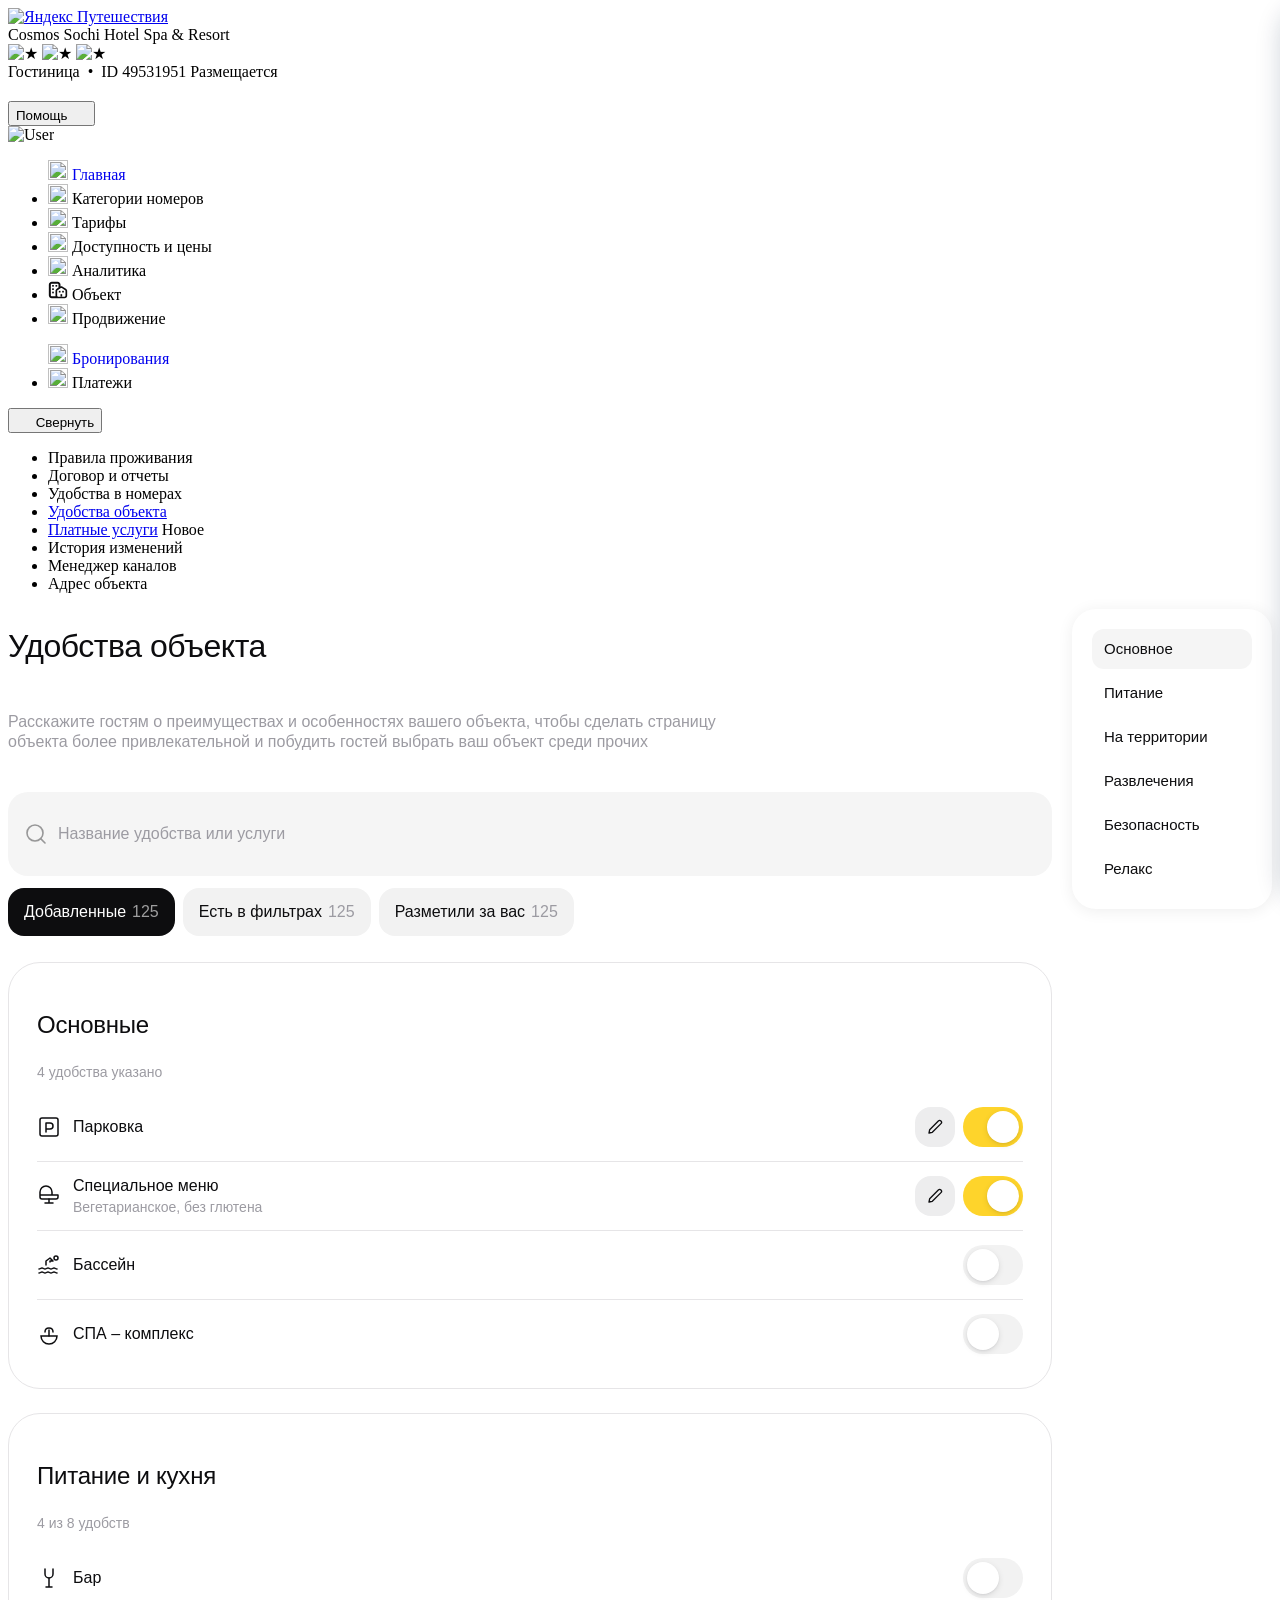
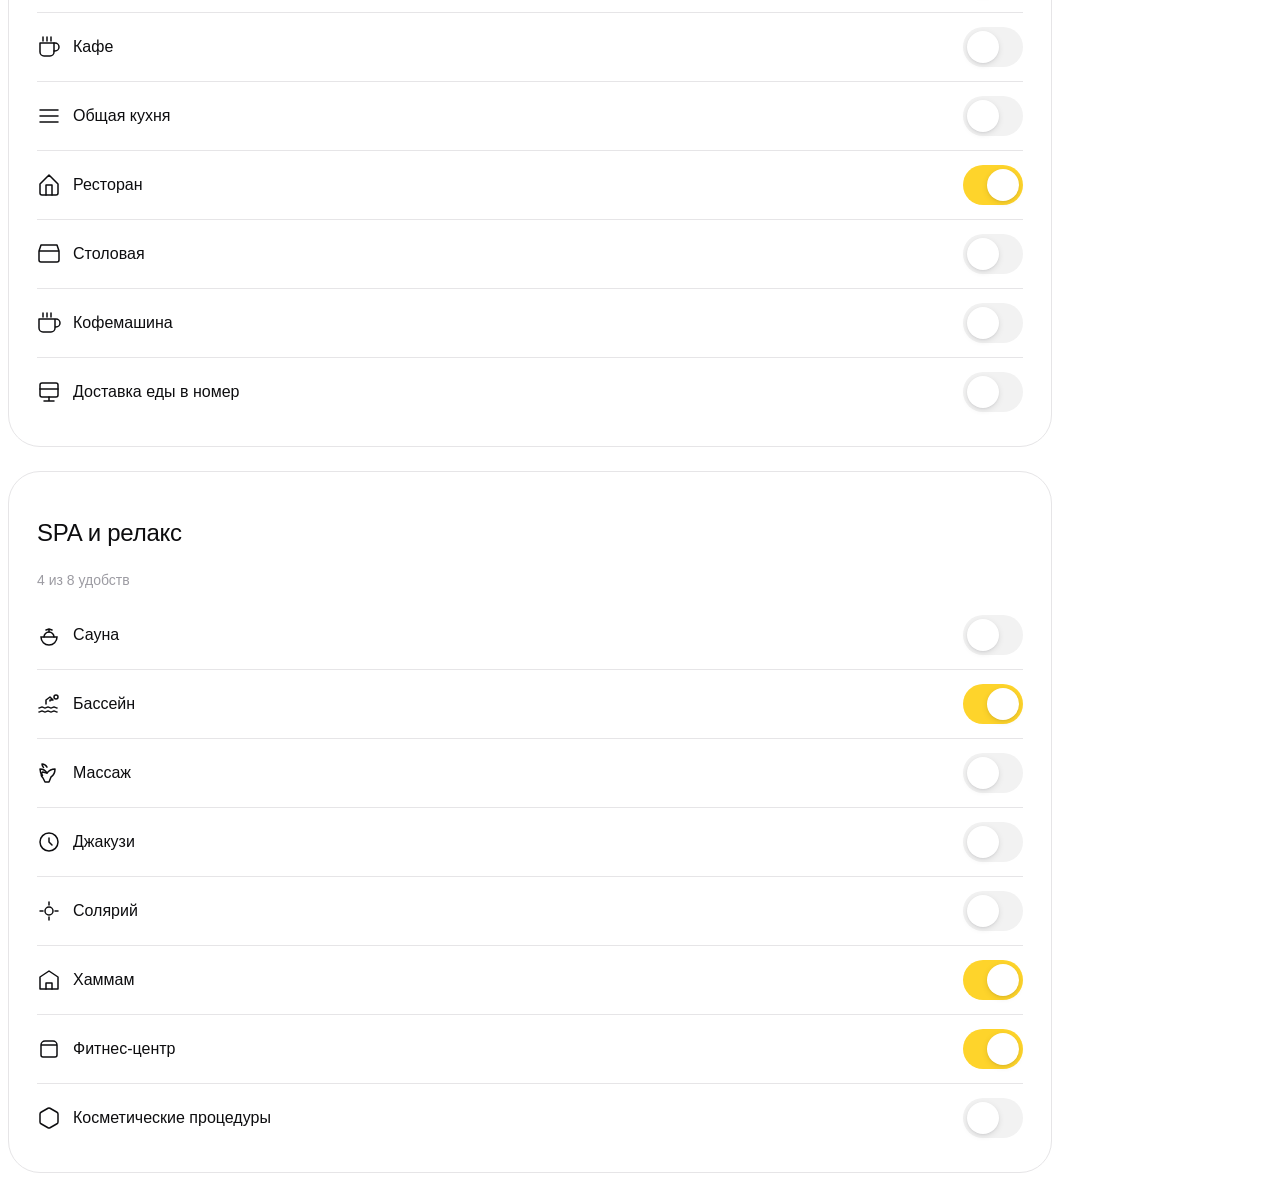
==== amenities.html @ a9faaac1 "add amenities.html" ====
<!DOCTYPE html>
<html lang="ru">
<head>
  <meta charset="UTF-8">
  <meta name="viewport" content="width=device-width, initial-scale=1.0">
  <title>Extranet — Удобства объекта</title>
  <link rel="stylesheet" href="/Base2.0/tokens/tokens.css">
  <link rel="stylesheet" href="/Base2.0/styles/fonts.css">
  <link rel="stylesheet" href="/Extranet/styles.css">
  <style>
    /* ═══════════════════════════════════════════════════════════
       Amenities page  (am-*)
       ═══════════════════════════════════════════════════════════ */

    /* ─── Layout ──────────────────────────────────────────────── */
    .am-layout {
      display: flex;
      gap: 20px;
      align-items: flex-start;
      width: 100%;
    }

    /* ─── Left column ─────────────────────────────────────────── */
    .am-left {
      flex: 1;
      min-width: 0;
      display: flex;
      flex-direction: column;
      gap: 24px;
    }

    /* ─── Page header ─────────────────────────────────────────── */
    .am-header {
      display: flex;
      flex-direction: column;
      gap: 12px;
    }

    .am-title {
      font-family: var(--font-family-display, 'YS Display', sans-serif);
      font-size: 32px;
      font-weight: 500;
      line-height: 32px;
      letter-spacing: -0.48px;
      color: #0d0d0f;
      font-feature-settings: 'lnum', 'pnum';
    }

    .am-subtitle {
      font-family: var(--font-family-text, 'YS Text', sans-serif);
      font-size: 16px;
      line-height: 20px;
      color: #9c9ba2;
      font-feature-settings: 'case', 'lnum', 'pnum';
      max-width: 720px;
    }

    /* ─── Search & Filter bar ─────────────────────────────────── */
    .am-controls {
      display: flex;
      flex-direction: column;
      gap: 12px;
    }

    .am-search {
      display: flex;
      align-items: center;
      gap: 8px;
      background: #f5f5f5;
      border-radius: 20px;
      padding: 14px 16px;
      height: 56px;
    }

    .am-search__icon {
      flex-shrink: 0;
      width: 24px;
      height: 24px;
      opacity: 0.4;
    }

    .am-search__input {
      flex: 1;
      border: none;
      background: none;
      outline: none;
      font-family: var(--font-family-text, 'YS Text', sans-serif);
      font-size: 16px;
      line-height: 20px;
      color: #0d0d0f;
      font-feature-settings: 'case', 'lnum', 'pnum';
    }

    .am-search__input::placeholder {
      color: #9c9ba2;
    }

    /* ─── Filter chips row ────────────────────────────────────── */
    .am-chips {
      display: flex;
      gap: 8px;
      overflow-x: auto;
      padding-bottom: 2px;
      position: relative;
      scrollbar-width: none;
    }

    .am-chips::-webkit-scrollbar { display: none; }

    .am-chip {
      display: inline-flex;
      align-items: center;
      gap: 6px;
      height: 48px;
      padding: 0 16px;
      background: #f2f2f2;
      border-radius: 16px;
      border: none;
      cursor: pointer;
      flex-shrink: 0;
      transition: background 0.15s;
      font-family: var(--font-family-text, 'YS Text', sans-serif);
      font-feature-settings: 'lnum', 'pnum';
    }

    .am-chip:hover { background: #e8e8e8; }

    .am-chip--active {
      background: #0d0d0f;
    }

    .am-chip--active .am-chip__label { color: #fff; }
    .am-chip--active .am-chip__count { color: rgba(255,255,255,0.6); }

    .am-chip__label {
      font-size: 16px;
      font-weight: 500;
      line-height: 20px;
      color: #0d0d0f;
      white-space: nowrap;
    }

    .am-chip__count {
      font-size: 16px;
      line-height: 20px;
      color: #9c9ba2;
      white-space: nowrap;
    }

    /* ─── Category card ───────────────────────────────────────── */
    .am-category {
      border: 1px solid #e6e5e7;
      border-radius: 32px;
      padding: 28px 28px 20px 28px;
      background: #fff;
      display: flex;
      flex-direction: column;
      gap: 0;
    }

    .am-category__head {
      display: flex;
      flex-direction: column;
      gap: 4px;
      margin-bottom: 12px;
    }

    .am-category__title {
      font-family: var(--font-family-display, 'YS Display', sans-serif);
      font-size: 24px;
      font-weight: 500;
      line-height: 28px;
      letter-spacing: -0.24px;
      color: #0d0d0f;
      font-feature-settings: 'lnum', 'pnum';
    }

    .am-category__count {
      font-family: var(--font-family-text, 'YS Text', sans-serif);
      font-size: 14px;
      line-height: 18px;
      color: #9c9ba2;
      font-feature-settings: 'lnum', 'pnum';
    }

    /* ─── Amenity row ─────────────────────────────────────────── */
    .am-row {
      display: flex;
      align-items: center;
      gap: 8px;
      padding: 14px 0;
      border-bottom: 1px solid #e6e5e7;
    }

    .am-row:last-child {
      border-bottom: none;
    }

    /* Icon + text */
    .am-row__info {
      flex: 1;
      display: flex;
      align-items: center;
      gap: 12px;
      min-width: 0;
    }

    .am-row__icon {
      flex-shrink: 0;
      width: 24px;
      height: 24px;
      display: flex;
      align-items: center;
      justify-content: center;
    }

    .am-row__icon svg {
      width: 24px;
      height: 24px;
    }

    .am-row__text {
      display: flex;
      flex-direction: column;
      gap: 2px;
      min-width: 0;
    }

    .am-row__name {
      font-family: var(--font-family-text, 'YS Text', sans-serif);
      font-size: 16px;
      line-height: 20px;
      color: #0d0d0f;
      font-feature-settings: 'case', 'lnum', 'pnum';
      white-space: nowrap;
    }

    .am-row__caption {
      font-family: var(--font-family-text, 'YS Text', sans-serif);
      font-size: 14px;
      line-height: 18px;
      color: #9c9ba2;
      font-feature-settings: 'lnum', 'pnum';
      white-space: nowrap;
    }

    /* Edit button */
    .am-row__edit {
      display: flex;
      align-items: center;
      justify-content: center;
      width: 40px;
      height: 40px;
      background: #ededee;
      border-radius: 16px;
      border: none;
      cursor: pointer;
      flex-shrink: 0;
      transition: background 0.15s;
    }

    .am-row__edit:hover { background: #e0e0e1; }

    .am-row__edit svg {
      width: 16px;
      height: 16px;
    }

    /* ─── Toggle ──────────────────────────────────────────────── */
    .am-toggle {
      position: relative;
      width: 60px;
      height: 40px;
      flex-shrink: 0;
      cursor: pointer;
    }

    .am-toggle input {
      position: absolute;
      opacity: 0;
      width: 0;
      height: 0;
    }

    .am-toggle__track {
      position: absolute;
      inset: 0;
      background: #f2f2f2;
      border-radius: 100px;
      transition: background 0.2s;
    }

    .am-toggle input:checked + .am-toggle__track {
      background: #fed42b;
    }

    .am-toggle__knob {
      position: absolute;
      top: 4px;
      left: 4px;
      width: 32px;
      height: 32px;
      background: #fff;
      border-radius: 100px;
      box-shadow: 0 2px 6px rgba(13,13,15,0.10), 0 1px 2px rgba(13,13,15,0.06);
      transition: transform 0.2s cubic-bezier(0.4, 0, 0.2, 1);
      pointer-events: none;
    }

    .am-toggle input:checked ~ .am-toggle__knob {
      transform: translateX(20px);
    }

    /* ═══════════════════════════════════════════════════════════
       Amenity Drawer  (amd-*)
       ═══════════════════════════════════════════════════════════ */

    .amd-overlay {
      position: fixed; inset: 0;
      background: rgba(13,13,15,.48);
      z-index: 200; opacity: 0;
      pointer-events: none;
      transition: opacity .3s ease;
    }
    .amd-overlay--visible { opacity: 1; pointer-events: auto; }

    .amd-drawer {
      position: fixed; top: 0; right: 0; bottom: 0;
      width: 700px;
      background: #fff;
      border-radius: 32px 0 0 32px;
      box-shadow: 0 4px 24px rgba(13,35,67,.18);
      z-index: 201;
      overflow-y: auto;
      transform: translateX(100%);
      transition: transform .35s cubic-bezier(.4,0,.2,1);
    }
    .amd-drawer--open { transform: translateX(0); }

    .amd-close-wrap {
      position: fixed; top: 0; right: 700px; bottom: 0;
      width: 80px; z-index: 202;
      display: flex; align-items: flex-start;
      justify-content: flex-end;
      padding-top: 20px; padding-right: 12px;
      opacity: 0; pointer-events: none;
      transition: opacity .3s ease;
    }
    .amd-close-wrap--visible { opacity: 1; pointer-events: auto; }

    .amd-close-btn {
      display: flex; align-items: center; justify-content: center;
      width: 56px; height: 56px;
      background: #fff; border: none; border-radius: 20px;
      cursor: pointer;
      box-shadow: 0 2px 8px rgba(13,13,15,.12);
    }
    .amd-close-btn:hover { background: #f5f5f5; }
    .amd-close-btn svg { width: 24px; height: 24px; }

    /* ─── Drawer inner ──────────────────────────────────────── */
    .amd-inner {
      padding: 28px 40px 40px 40px;
      display: flex;
      flex-direction: column;
      gap: 40px;
    }

    /* Header row */
    .amd-header {
      display: flex;
      align-items: center;
      justify-content: space-between;
    }

    .amd-title {
      font-family: var(--font-family-display, 'YS Display', sans-serif);
      font-size: 32px;
      font-weight: 500;
      line-height: 32px;
      letter-spacing: -0.48px;
      color: #0d0d0f;
      font-feature-settings: 'lnum', 'pnum';
    }

    /* ─── Section title ─────────────────────────────────────── */
    .amd-section-title {
      font-family: var(--font-family-display, 'YS Display', sans-serif);
      font-size: 20px;
      font-weight: 500;
      line-height: 24px;
      color: #0d0d0f;
      font-feature-settings: 'lnum', 'pnum';
      margin-bottom: 16px;
    }

    /* ─── Segmented control ─────────────────────────────────── */
    .amd-segmented {
      display: flex;
      background: #f2f2f2;
      border-radius: 20px;
      padding: 4px;
      height: 56px;
      margin-bottom: 16px;
    }

    .amd-segmented__tab {
      flex: 1;
      display: flex;
      align-items: center;
      justify-content: center;
      border-radius: 16px;
      font-family: var(--font-family-text, 'YS Text', sans-serif);
      font-size: 16px;
      font-weight: 500;
      line-height: 18px;
      color: #0d0d0f;
      cursor: pointer;
      background: transparent;
      border: none;
      transition: background 0.15s, box-shadow 0.15s;
    }

    .amd-segmented__tab--active {
      background: #fff;
      box-shadow: 0 4px 20px rgba(13,13,15,.08);
    }

    /* ─── Dropzone ──────────────────────────────────────────── */
    .amd-dropzone {
      display: flex;
      flex-direction: column;
      align-items: center;
      justify-content: center;
      gap: 16px;
      border: 1px dashed #cdcccf;
      border-radius: 40px;
      padding: 48px 24px;
      min-height: 360px;
      cursor: pointer;
      text-align: center;
      transition: border-color 0.15s, background 0.15s;
    }

    .amd-dropzone:hover {
      border-color: #9c9ba2;
      background: #f9f9f9;
    }

    .amd-dropzone__icon {
      width: 32px; height: 32px;
      opacity: 0.5;
    }

    .amd-dropzone__title {
      font-family: var(--font-family-display, 'YS Display', sans-serif);
      font-size: 20px;
      font-weight: 500;
      line-height: 24px;
      color: #0d0d0f;
    }

    .amd-dropzone__hint {
      font-family: var(--font-family-text, 'YS Text', sans-serif);
      font-size: 14px;
      line-height: 18px;
      color: #9c9ba2;
    }

    .amd-dropzone__btn {
      display: inline-flex;
      align-items: center;
      justify-content: center;
      padding: 14px 20px;
      background: #f2f2f2;
      border-radius: 16px;
      border: none;
      cursor: pointer;
      font-family: var(--font-family-text, 'YS Text', sans-serif);
      font-size: 16px;
      font-weight: 500;
      line-height: 20px;
      color: #0d0d0f;
      transition: background 0.15s;
      margin-top: 4px;
    }

    .amd-dropzone__btn:hover { background: #e8e8e8; }

    /* ─── Radio buttons ─────────────────────────────────────── */
    .amd-radio-group {
      display: flex;
      flex-direction: column;
    }

    .amd-radio-item {
      display: flex;
      align-items: center;
      gap: 10px;
      padding: 10px 0;
      cursor: pointer;
    }

    .amd-radio-item input[type="radio"] {
      appearance: none;
      -webkit-appearance: none;
      width: 28px; height: 28px;
      border-radius: 50%;
      background: #f2f2f2;
      flex-shrink: 0;
      cursor: pointer;
      position: relative;
      transition: background 0.15s;
    }

    .amd-radio-item input[type="radio"]:checked {
      background: #0d0d0f;
    }

    .amd-radio-item input[type="radio"]:checked::after {
      content: '';
      position: absolute;
      top: 50%; left: 50%;
      transform: translate(-50%, -50%);
      width: 10px; height: 10px;
      border-radius: 50%;
      background: #fff;
    }

    .amd-radio-item__label {
      font-family: var(--font-family-text, 'YS Text', sans-serif);
      font-size: 16px;
      line-height: 20px;
      color: #0d0d0f;
      font-feature-settings: 'case', 'lnum', 'pnum';
    }

    /* ─── Promo Banner ──────────────────────────────────────── */
    .amd-banner {
      position: relative;
      border-radius: 32px;
      overflow: hidden;
      background: linear-gradient(147deg, #d9d5ff 7%, #f3f0ff 111%);
      padding: 28px;
      display: flex;
      align-items: flex-start;
      gap: 24px;
      min-height: 200px;
    }

    .amd-banner__content {
      display: flex;
      flex-direction: column;
      gap: 16px;
      flex: 1;
      min-width: 0;
      max-width: 360px;
      z-index: 1;
    }

    .amd-banner__title {
      font-family: var(--font-family-display, 'YS Display', sans-serif);
      font-size: 24px;
      font-weight: 500;
      line-height: 28px;
      letter-spacing: -0.24px;
      color: #0d0d0f;
    }

    .amd-banner__text {
      font-family: var(--font-family-text, 'YS Text', sans-serif);
      font-size: 16px;
      line-height: 20px;
      color: #0d0d0f;
      font-feature-settings: 'case', 'lnum', 'pnum';
    }

    .amd-banner__btn {
      display: inline-flex;
      align-items: center;
      justify-content: center;
      height: 56px;
      padding: 0 20px;
      background: #fff;
      border-radius: 20px;
      border: none;
      cursor: pointer;
      font-family: var(--font-family-text, 'YS Text', sans-serif);
      font-size: 16px;
      font-weight: 500;
      line-height: 20px;
      color: #0d0d0f;
      white-space: nowrap;
      width: fit-content;
      text-decoration: none;
      transition: box-shadow 0.15s;
    }

    .amd-banner__btn:hover {
      box-shadow: 0 4px 12px rgba(13,13,15,.12);
    }

    .amd-banner__imgs {
      position: absolute;
      right: 0;
      top: 0;
      bottom: 0;
      width: 260px;
      overflow: hidden;
      pointer-events: none;
    }

    .amd-banner__img1 {
      position: absolute;
      left: 0;
      top: 20%;
      width: 150px;
      height: 232px;
      border-radius: 16px;
      object-fit: cover;
      box-shadow: 0 6px 30px rgba(13,13,15,.08);
      transform: rotate(-4.79deg);
    }

    .amd-banner__img2 {
      position: absolute;
      left: 88px;
      top: 14%;
      width: 150px;
      height: 232px;
      border-radius: 16px;
      object-fit: cover;
      transform: rotate(3.21deg);
    }

    /* ─── Drawer toggle ─────────────────────────────────────── */
    .amd-toggle {
      position: relative;
      width: 60px;
      height: 40px;
      flex-shrink: 0;
      cursor: pointer;
    }

    .amd-toggle input {
      position: absolute; opacity: 0; width: 0; height: 0;
    }

    .amd-toggle__track {
      position: absolute; inset: 0;
      background: #f2f2f2;
      border-radius: 100px;
      transition: background 0.2s;
    }

    .amd-toggle input:checked + .amd-toggle__track {
      background: #fed42b;
    }

    .amd-toggle__knob {
      position: absolute;
      top: 4px; left: 4px;
      width: 32px; height: 32px;
      background: #fff;
      border-radius: 100px;
      box-shadow: 0 2px 6px rgba(13,13,15,.10), 0 1px 2px rgba(13,13,15,.06);
      transition: transform 0.2s cubic-bezier(0.4,0,0.2,1);
      pointer-events: none;
    }

    .amd-toggle input:checked ~ .amd-toggle__knob {
      transform: translateX(20px);
    }

    /* ─── Right sticky nav ────────────────────────────────────── */
    .am-nav {
      flex: 0 0 200px;
      position: sticky;
      top: calc(68px + 20px);
    }

    .am-nav__card {
      background: #fff;
      border-radius: 24px;
      padding: 20px;
      display: flex;
      flex-direction: column;
      gap: 4px;
      box-shadow: 0 2px 16px rgba(13,13,15,0.07);
    }

    .am-nav__item {
      padding: 10px 12px;
      border-radius: 12px;
      font-family: var(--font-family-text, 'YS Text', sans-serif);
      font-size: 15px;
      line-height: 20px;
      color: #0d0d0f;
      cursor: pointer;
      text-decoration: none;
      display: block;
      transition: background 0.15s;
      white-space: nowrap;
    }

    .am-nav__item:hover { background: #f5f5f5; }

    .am-nav__item--active {
      background: #f5f5f5;
      font-weight: 500;
    }
  </style>
</head>
<body>
  <div class="extranet-layout">

    <!-- ─── Header ─────────────────────────────────────────────── -->
    <header class="ex-header">
      <div class="ex-header__left">
        <a href="/Extranet/index.html" class="ex-logo">
          <img src="/Base2.0/assets/LogoWrapper.svg" alt="Яндекс Путешествия">
        </a>

        <div class="ex-hotel-selector">
          <span class="ex-hotel-selector__name">Cosmos Sochi Hotel Spa &amp; Resort</span>
          <div class="ex-hotel-selector__stars">
            <img src="/Extranet/assets/878c8e678a9e6ac3c66f79e14227854a33bf4ea5.svg" alt="★" width="16" height="16">
            <img src="/Extranet/assets/878c8e678a9e6ac3c66f79e14227854a33bf4ea5.svg" alt="★" width="16" height="16">
            <img src="/Extranet/assets/878c8e678a9e6ac3c66f79e14227854a33bf4ea5.svg" alt="★" width="16" height="16">
          </div>
          <div class="ex-hotel-selector__divider"></div>
          <span class="ex-hotel-selector__meta">Гостиница&nbsp; •&nbsp; ID 49531951</span>
          <span class="ex-hotel-selector__status">Размещается</span>
          <div class="ex-hotel-selector__divider"></div>
          <img src="/Extranet/assets/5fa4c68451031fbb33538a898504e75abbfcc20d.svg" alt="" class="ex-hotel-selector__arrow" style="transform: rotate(-90deg); width:16px; height:16px;">
        </div>
      </div>

      <div class="ex-header__right">
        <button class="ex-btn-help">
          Помощь
          <img src="/Extranet/assets/0f16f7d2ba0b8eec5236bf3397557b2d69c03000.svg" alt="" width="16" height="16">
        </button>
        <div class="ex-avatar">
          <img src="/Extranet/assets/38314a65e2a3d14ef6ff5023304bc46c69811c4c.png" alt="User">
        </div>
      </div>
    </header>

    <!-- ─── Body ──────────────────────────────────────────────── -->
    <div class="ex-body">

      <!-- ─── Sidebar ─────────────────────────────────── -->
      <aside class="ex-sidebar">
        <nav class="ex-sidebar__menu">
          <ul class="ex-sidebar__list">
            <a href="/Extranet/index.html" class="ex-snippet" style="text-decoration:none;">
              <span class="ex-snippet__icon">
                <img src="/Extranet/assets/3bc786262dec2fc94cab417e7cd8f754dcd001c2.svg" alt="" width="20" height="20">
              </span>
              <span class="ex-snippet__label">Главная</span>
            </a>
            <li class="ex-snippet">
              <span class="ex-snippet__icon">
                <img src="/Extranet/assets/8adeb14e650b099aae78d50547aa18e193871963.svg" alt="" width="20" height="20">
              </span>
              <span class="ex-snippet__label">Категории номеров</span>
            </li>
            <li class="ex-snippet">
              <span class="ex-snippet__icon">
                <img src="/Extranet/assets/b1fe04d7e178c84eb0062a43494cdf97f6b9081f.svg" alt="" width="20" height="20">
              </span>
              <span class="ex-snippet__label">Тарифы</span>
            </li>
            <li class="ex-snippet">
              <span class="ex-snippet__icon">
                <img src="/Extranet/assets/6718807c76904b2168981ed37b9888bfc2d5cfc1.svg" alt="" width="20" height="20">
              </span>
              <span class="ex-snippet__label">Доступность и цены</span>
            </li>
            <li class="ex-snippet">
              <span class="ex-snippet__icon">
                <img src="/Extranet/assets/b1fe04d7e178c84eb0062a43494cdf97f6b9081f.svg" alt="" width="20" height="20">
              </span>
              <span class="ex-snippet__label">Аналитика</span>
            </li>
            <li class="ex-snippet ex-snippet--has-submenu" id="snippet-object" onclick="toggleSubmenu()">
              <span class="ex-snippet__icon">
                <svg width="20" height="20" viewBox="0 0 20 20" fill="none" xmlns="http://www.w3.org/2000/svg"><path fill-rule="evenodd" clip-rule="evenodd" d="M8.42285 17.7715C8.41405 17.7643 8.40518 17.7573 8.39648 17.75C8.40518 17.7573 8.41406 17.7643 8.42285 17.7715ZM13.7705 8.06445C13.5018 7.89823 13.1622 7.89813 12.8936 8.06445L9.56055 10.1279C9.31526 10.2798 9.16613 10.5475 9.16602 10.8359V15.833C9.16628 16.293 9.53895 16.666 9.99902 16.666H16.666C17.1259 16.6658 17.4988 16.2929 17.499 15.833V10.8359C17.4989 10.5476 17.3497 10.2798 17.1045 10.1279L13.7705 8.06445ZM3.83203 3.66699C3.2799 3.66717 2.83203 4.11482 2.83203 4.66699V15.334C2.83238 15.8859 3.28011 16.3338 3.83203 16.334H7.5498C7.51684 16.1721 7.49906 16.0046 7.49902 15.833V10.8359C7.49914 9.97028 7.94754 9.16659 8.68359 8.71094L10.499 7.58691V4.66699C10.499 4.11482 10.0512 3.66717 9.49902 3.66699H3.83203ZM12.499 18.334H3.83203L3.67773 18.3301C2.14404 18.2522 0.913958 17.0219 0.835938 15.4883L0.832031 15.334V4.66699C0.832031 3.01025 2.17533 1.66717 3.83203 1.66699H9.49902L9.65332 1.6709C11.2383 1.75137 12.499 3.062 12.499 4.66699V6.41504C12.4961 6.41607 12.4931 6.41693 12.4902 6.41797C13.1978 6.16488 13.9936 6.24209 14.6484 6.64746L17.9814 8.71094C18.7175 9.1666 19.1659 9.97029 19.166 10.8359V15.833C19.1658 17.2134 18.0464 18.3328 16.666 18.333H12.499V18.334Z" fill="#0D0D0F"/><rect x="4.16602" y="5" width="1.66667" height="1.66667" fill="#0D0D0F"/><rect x="4.16602" y="8.33334" width="1.66667" height="1.66667" fill="#0D0D0F"/><rect x="4.16602" y="11.6667" width="1.66667" height="1.66667" fill="#0D0D0F"/><rect x="7.5" y="5" width="1.66667" height="1.66667" fill="#0D0D0F"/><rect x="10.832" y="10.8333" width="1.66667" height="1.66667" fill="#0D0D0F"/><rect x="14.166" y="10.8333" width="1.66667" height="1.66667" fill="#0D0D0F"/><rect x="12.5" y="14.1667" width="1.66667" height="2.5" fill="#0D0D0F"/></svg>
              </span>
              <span class="ex-snippet__label">Объект</span>
              <span class="ex-snippet__lamp">
                <img src="/Extranet/assets/014f2e8cb513fc61d56c389a19389c9f83a7fdf3.svg" alt="" width="16" height="16">
              </span>
            </li>
            <li class="ex-snippet">
              <span class="ex-snippet__icon">
                <img src="/Extranet/assets/d44fcc869a4752109bb274d0ad32b79adb279e1d.svg" alt="" width="20" height="20">
              </span>
              <span class="ex-snippet__label">Продвижение</span>
            </li>
          </ul>

          <div class="ex-sidebar__divider"></div>

          <ul class="ex-sidebar__list">
            <a href="/Extranet/bookings.html" class="ex-snippet" style="text-decoration:none;">
              <span class="ex-snippet__icon">
                <img src="/Extranet/assets/8c0527ee1c6aa7f0f9e68ebe4af1b64ba7e3fd60.svg" alt="" width="20" height="20">
              </span>
              <span class="ex-snippet__label">Бронирования</span>
            </a>
            <li class="ex-snippet">
              <span class="ex-snippet__icon">
                <img src="/Extranet/assets/b2b597a38cd6603580eace27315e018a40abfd3b.svg" alt="" width="20" height="20">
              </span>
              <span class="ex-snippet__label">Платежи</span>
            </li>
          </ul>
        </nav>

        <button class="ex-snippet ex-snippet--collapse">
          <span class="ex-snippet__icon">
            <img src="/Extranet/assets/5fa4c68451031fbb33538a898504e75abbfcc20d.svg" alt="" width="16" height="16">
          </span>
          <span class="ex-snippet__label">Свернуть</span>
        </button>
      </aside>

      <!-- ─── Submenu: Объект ─────────────────────────── -->
      <div class="ex-submenu" id="submenu-object">
        <ul class="ex-submenu__list">
          <li class="ex-submenu__item">Правила проживания</li>
          <li class="ex-submenu__item">Договор и отчеты</li>
          <li class="ex-submenu__item">Удобства в номерах</li>
          <li class="ex-submenu__item ex-submenu__item--active">
            <a href="/Extranet/amenities.html" class="ex-submenu__link ex-submenu__link--active">Удобства объекта</a>
          </li>
          <li class="ex-submenu__item ex-submenu__item--with-badge">
            <a href="/Extranet/paid-services.html" class="ex-submenu__link">Платные услуги</a>
            <span class="ex-submenu__badge">Новое</span>
          </li>
          <li class="ex-submenu__item">История изменений</li>
          <li class="ex-submenu__item">Менеджер каналов</li>
          <li class="ex-submenu__item">Адрес объекта</li>
        </ul>
      </div>

      <!-- ─── Main content ────────────────────────────── -->
      <main class="ex-main">
        <div class="am-layout">

          <!-- ── Left column ───────────────────────────────────── -->
          <div class="am-left">

            <!-- Header -->
            <div class="am-header">
              <h1 class="am-title">Удобства объекта</h1>
              <p class="am-subtitle">Расскажите гостям о преимуществах и особенностях вашего объекта, чтобы сделать страницу объекта более привлекательной и побудить гостей выбрать ваш объект среди прочих</p>
            </div>

            <!-- Search + Chips -->
            <div class="am-controls">
              <div class="am-search">
                <svg class="am-search__icon" viewBox="0 0 24 24" fill="none" xmlns="http://www.w3.org/2000/svg">
                  <path d="M11 19C15.4183 19 19 15.4183 19 11C19 6.58172 15.4183 3 11 3C6.58172 3 3 6.58172 3 11C3 15.4183 6.58172 19 11 19Z" stroke="#0d0d0f" stroke-width="1.6" stroke-linecap="round" stroke-linejoin="round"/>
                  <path d="M21 21L16.65 16.65" stroke="#0d0d0f" stroke-width="1.6" stroke-linecap="round" stroke-linejoin="round"/>
                </svg>
                <input type="text" class="am-search__input" placeholder="Название удобства или услуги">
              </div>

              <div class="am-chips" id="am-chips">
                <button class="am-chip am-chip--active" data-filter="added" onclick="setFilter(this, 'added')">
                  <span class="am-chip__label">Добавленные</span>
                  <span class="am-chip__count">125</span>
                </button>
                <button class="am-chip" data-filter="filters" onclick="setFilter(this, 'filters')">
                  <span class="am-chip__label">Есть в фильтрах</span>
                  <span class="am-chip__count">125</span>
                </button>
                <button class="am-chip" data-filter="recommended" onclick="setFilter(this, 'recommended')">
                  <span class="am-chip__label">Разметили за вас</span>
                  <span class="am-chip__count">125</span>
                </button>
              </div>
            </div>

            <!-- ─── Category: Основные ─────────────────────────── -->
            <div class="am-category" id="cat-main">
              <div class="am-category__head">
                <h2 class="am-category__title">Основные</h2>
                <span class="am-category__count">4 удобства указано</span>
              </div>

              <!-- Парковка -->
              <div class="am-row">
                <div class="am-row__info">
                  <div class="am-row__icon">
                    <svg viewBox="0 0 24 24" fill="none" xmlns="http://www.w3.org/2000/svg">
                      <path d="M5 3h14a2 2 0 012 2v14a2 2 0 01-2 2H5a2 2 0 01-2-2V5a2 2 0 012-2z" stroke="#0d0d0f" stroke-width="1.5"/>
                      <path d="M9 17V8h4a3 3 0 110 6H9" stroke="#0d0d0f" stroke-width="1.5" stroke-linecap="round" stroke-linejoin="round"/>
                    </svg>
                  </div>
                  <div class="am-row__text">
                    <span class="am-row__name">Парковка</span>
                  </div>
                </div>
                <button class="am-row__edit" title="Редактировать">
                  <svg viewBox="0 0 16 16" fill="none" xmlns="http://www.w3.org/2000/svg">
                    <path d="M11.333 2a1.886 1.886 0 012.667 2.667L5.333 13.333 2 14l.667-3.333L11.333 2z" stroke="#0d0d0f" stroke-width="1.3" stroke-linecap="round" stroke-linejoin="round"/>
                  </svg>
                </button>
                <label class="am-toggle">
                  <input type="checkbox" checked onchange="updateCount(this)">
                  <span class="am-toggle__track"></span>
                  <span class="am-toggle__knob"></span>
                </label>
              </div>

              <!-- Специальное меню -->
              <div class="am-row">
                <div class="am-row__info">
                  <div class="am-row__icon">
                    <svg viewBox="0 0 24 24" fill="none" xmlns="http://www.w3.org/2000/svg">
                      <path d="M3 11h18M3 11V8a6 6 0 0112 0v3M3 11v2a2 2 0 002 2h14a2 2 0 002-2v-2" stroke="#0d0d0f" stroke-width="1.5" stroke-linecap="round"/>
                      <path d="M12 15v4M8 19h8" stroke="#0d0d0f" stroke-width="1.5" stroke-linecap="round"/>
                    </svg>
                  </div>
                  <div class="am-row__text">
                    <span class="am-row__name">Специальное меню</span>
                    <span class="am-row__caption">Вегетарианское, без глютена</span>
                  </div>
                </div>
                <button class="am-row__edit" title="Редактировать">
                  <svg viewBox="0 0 16 16" fill="none" xmlns="http://www.w3.org/2000/svg">
                    <path d="M11.333 2a1.886 1.886 0 012.667 2.667L5.333 13.333 2 14l.667-3.333L11.333 2z" stroke="#0d0d0f" stroke-width="1.3" stroke-linecap="round" stroke-linejoin="round"/>
                  </svg>
                </button>
                <label class="am-toggle">
                  <input type="checkbox" checked onchange="updateCount(this)">
                  <span class="am-toggle__track"></span>
                  <span class="am-toggle__knob"></span>
                </label>
              </div>

              <!-- Бассейн -->
              <div class="am-row">
                <div class="am-row__info">
                  <div class="am-row__icon">
                    <svg viewBox="0 0 24 24" fill="none" xmlns="http://www.w3.org/2000/svg">
                      <path d="M2 20c1.5 0 1.5-1 3-1s1.5 1 3 1 1.5-1 3-1 1.5 1 3 1 1.5-1 3-1 1.5 1 3 1" stroke="#0d0d0f" stroke-width="1.5" stroke-linecap="round"/>
                      <path d="M2 16c1.5 0 1.5-1 3-1s1.5 1 3 1 1.5-1 3-1 1.5 1 3 1 1.5-1 3-1 1.5 1 3 1" stroke="#0d0d0f" stroke-width="1.5" stroke-linecap="round"/>
                      <circle cx="19" cy="5" r="2" stroke="#0d0d0f" stroke-width="1.5"/>
                      <path d="M9 12V8l4-3 3 3h-3V9" stroke="#0d0d0f" stroke-width="1.5" stroke-linecap="round" stroke-linejoin="round"/>
                    </svg>
                  </div>
                  <div class="am-row__text">
                    <span class="am-row__name">Бассейн</span>
                  </div>
                </div>
                <label class="am-toggle">
                  <input type="checkbox" onchange="updateCount(this)">
                  <span class="am-toggle__track"></span>
                  <span class="am-toggle__knob"></span>
                </label>
              </div>

              <!-- СПА – комплекс -->
              <div class="am-row">
                <div class="am-row__info">
                  <div class="am-row__icon">
                    <svg viewBox="0 0 24 24" fill="none" xmlns="http://www.w3.org/2000/svg">
                      <path d="M12 22c4.418 0 8-3.582 8-8H4c0 4.418 3.582 8 8 8z" stroke="#0d0d0f" stroke-width="1.5"/>
                      <path d="M12 14V8M8 10c0-2.21 1.343-4 4-4 2.657 0 4 1.79 4 4" stroke="#0d0d0f" stroke-width="1.5" stroke-linecap="round"/>
                    </svg>
                  </div>
                  <div class="am-row__text">
                    <span class="am-row__name">СПА – комплекс</span>
                  </div>
                </div>
                <label class="am-toggle">
                  <input type="checkbox" onchange="updateCount(this)">
                  <span class="am-toggle__track"></span>
                  <span class="am-toggle__knob"></span>
                </label>
              </div>
            </div>

            <!-- ─── Category: Питание и кухня ─────────────────── -->
            <div class="am-category" id="cat-food">
              <div class="am-category__head">
                <h2 class="am-category__title">Питание и кухня</h2>
                <span class="am-category__count">4 из 8 удобств</span>
              </div>

              <div class="am-row">
                <div class="am-row__info">
                  <div class="am-row__icon">
                    <svg viewBox="0 0 24 24" fill="none" xmlns="http://www.w3.org/2000/svg">
                      <path d="M8 3v5a4 4 0 008 0V3" stroke="#0d0d0f" stroke-width="1.5" stroke-linecap="round"/>
                      <path d="M12 12v9M9 21h6" stroke="#0d0d0f" stroke-width="1.5" stroke-linecap="round"/>
                    </svg>
                  </div>
                  <div class="am-row__text"><span class="am-row__name">Бар</span></div>
                </div>
                <label class="am-toggle">
                  <input type="checkbox" onchange="updateCount(this)">
                  <span class="am-toggle__track"></span>
                  <span class="am-toggle__knob"></span>
                </label>
              </div>

              <div class="am-row">
                <div class="am-row__info">
                  <div class="am-row__icon">
                    <svg viewBox="0 0 24 24" fill="none" xmlns="http://www.w3.org/2000/svg">
                      <path d="M17 8h1a4 4 0 010 8h-1" stroke="#0d0d0f" stroke-width="1.5" stroke-linecap="round" stroke-linejoin="round"/>
                      <path d="M3 8h14v9a4 4 0 01-4 4H7a4 4 0 01-4-4V8z" stroke="#0d0d0f" stroke-width="1.5" stroke-linecap="round" stroke-linejoin="round"/>
                      <path d="M6 2v4M10 2v4M14 2v4" stroke="#0d0d0f" stroke-width="1.5" stroke-linecap="round"/>
                    </svg>
                  </div>
                  <div class="am-row__text"><span class="am-row__name">Кафе</span></div>
                </div>
                <label class="am-toggle">
                  <input type="checkbox" onchange="updateCount(this)">
                  <span class="am-toggle__track"></span>
                  <span class="am-toggle__knob"></span>
                </label>
              </div>

              <div class="am-row">
                <div class="am-row__info">
                  <div class="am-row__icon">
                    <svg viewBox="0 0 24 24" fill="none" xmlns="http://www.w3.org/2000/svg">
                      <path d="M3 6h18M3 12h18M3 18h18" stroke="#0d0d0f" stroke-width="1.5" stroke-linecap="round"/>
                    </svg>
                  </div>
                  <div class="am-row__text"><span class="am-row__name">Общая кухня</span></div>
                </div>
                <label class="am-toggle">
                  <input type="checkbox" onchange="updateCount(this)">
                  <span class="am-toggle__track"></span>
                  <span class="am-toggle__knob"></span>
                </label>
              </div>

              <div class="am-row">
                <div class="am-row__info">
                  <div class="am-row__icon">
                    <svg viewBox="0 0 24 24" fill="none" xmlns="http://www.w3.org/2000/svg">
                      <path d="M3 11l9-9 9 9v9a2 2 0 01-2 2H5a2 2 0 01-2-2v-9z" stroke="#0d0d0f" stroke-width="1.5" stroke-linecap="round" stroke-linejoin="round"/>
                      <path d="M9 22V12h6v10" stroke="#0d0d0f" stroke-width="1.5" stroke-linecap="round" stroke-linejoin="round"/>
                    </svg>
                  </div>
                  <div class="am-row__text"><span class="am-row__name">Ресторан</span></div>
                </div>
                <label class="am-toggle">
                  <input type="checkbox" checked onchange="updateCount(this)">
                  <span class="am-toggle__track"></span>
                  <span class="am-toggle__knob"></span>
                </label>
              </div>

              <div class="am-row">
                <div class="am-row__info">
                  <div class="am-row__icon">
                    <svg viewBox="0 0 24 24" fill="none" xmlns="http://www.w3.org/2000/svg">
                      <path d="M2 9h20M2 9l2-6h16l2 6M2 9v9a2 2 0 002 2h16a2 2 0 002-2V9" stroke="#0d0d0f" stroke-width="1.5" stroke-linecap="round" stroke-linejoin="round"/>
                    </svg>
                  </div>
                  <div class="am-row__text"><span class="am-row__name">Столовая</span></div>
                </div>
                <label class="am-toggle">
                  <input type="checkbox" onchange="updateCount(this)">
                  <span class="am-toggle__track"></span>
                  <span class="am-toggle__knob"></span>
                </label>
              </div>

              <div class="am-row">
                <div class="am-row__info">
                  <div class="am-row__icon">
                    <svg viewBox="0 0 24 24" fill="none" xmlns="http://www.w3.org/2000/svg">
                      <path d="M18 8h1a4 4 0 010 8h-1M2 8h16v9a4 4 0 01-4 4H6a4 4 0 01-4-4V8z" stroke="#0d0d0f" stroke-width="1.5" stroke-linecap="round" stroke-linejoin="round"/>
                      <path d="M6 2v4M10 2v4M14 2v4" stroke="#0d0d0f" stroke-width="1.5" stroke-linecap="round"/>
                    </svg>
                  </div>
                  <div class="am-row__text"><span class="am-row__name">Кофемашина</span></div>
                </div>
                <label class="am-toggle">
                  <input type="checkbox" onchange="updateCount(this)">
                  <span class="am-toggle__track"></span>
                  <span class="am-toggle__knob"></span>
                </label>
              </div>

              <div class="am-row">
                <div class="am-row__info">
                  <div class="am-row__icon">
                    <svg viewBox="0 0 24 24" fill="none" xmlns="http://www.w3.org/2000/svg">
                      <rect x="3" y="3" width="18" height="14" rx="2" stroke="#0d0d0f" stroke-width="1.5"/>
                      <path d="M3 9h18M7 21h10M12 17v4" stroke="#0d0d0f" stroke-width="1.5" stroke-linecap="round"/>
                    </svg>
                  </div>
                  <div class="am-row__text"><span class="am-row__name">Доставка еды в номер</span></div>
                </div>
                <label class="am-toggle">
                  <input type="checkbox" onchange="updateCount(this)">
                  <span class="am-toggle__track"></span>
                  <span class="am-toggle__knob"></span>
                </label>
              </div>
            </div>

            <!-- ─── Category: SPA и релакс ─────────────────────── -->
            <div class="am-category" id="cat-spa">
              <div class="am-category__head">
                <h2 class="am-category__title">SPA и релакс</h2>
                <span class="am-category__count">4 из 8 удобств</span>
              </div>

              <div class="am-row">
                <div class="am-row__info">
                  <div class="am-row__icon">
                    <svg viewBox="0 0 24 24" fill="none" xmlns="http://www.w3.org/2000/svg">
                      <path d="M12 22c4.418 0 8-3.582 8-8H4c0 4.418 3.582 8 8 8z" stroke="#0d0d0f" stroke-width="1.5"/>
                      <path d="M7 14c0-2.761 2.239-5 5-5s5 2.239 5 5" stroke="#0d0d0f" stroke-width="1.5" stroke-linecap="round"/>
                      <path d="M12 9V6M9 7l3-1M15 7l-3-1" stroke="#0d0d0f" stroke-width="1.5" stroke-linecap="round"/>
                    </svg>
                  </div>
                  <div class="am-row__text"><span class="am-row__name">Сауна</span></div>
                </div>
                <label class="am-toggle">
                  <input type="checkbox" onchange="updateCount(this)">
                  <span class="am-toggle__track"></span>
                  <span class="am-toggle__knob"></span>
                </label>
              </div>

              <div class="am-row">
                <div class="am-row__info">
                  <div class="am-row__icon">
                    <svg viewBox="0 0 24 24" fill="none" xmlns="http://www.w3.org/2000/svg">
                      <path d="M2 20c1.5 0 1.5-1 3-1s1.5 1 3 1 1.5-1 3-1 1.5 1 3 1 1.5-1 3-1 1.5 1 3 1" stroke="#0d0d0f" stroke-width="1.5" stroke-linecap="round"/>
                      <path d="M2 16c1.5 0 1.5-1 3-1s1.5 1 3 1 1.5-1 3-1 1.5 1 3 1 1.5-1 3-1 1.5 1 3 1" stroke="#0d0d0f" stroke-width="1.5" stroke-linecap="round"/>
                      <circle cx="19" cy="5" r="2" stroke="#0d0d0f" stroke-width="1.5"/>
                      <path d="M9 12V8l4-3 3 3h-3V9" stroke="#0d0d0f" stroke-width="1.5" stroke-linecap="round" stroke-linejoin="round"/>
                    </svg>
                  </div>
                  <div class="am-row__text"><span class="am-row__name">Бассейн</span></div>
                </div>
                <label class="am-toggle">
                  <input type="checkbox" checked onchange="updateCount(this)">
                  <span class="am-toggle__track"></span>
                  <span class="am-toggle__knob"></span>
                </label>
              </div>

              <div class="am-row">
                <div class="am-row__info">
                  <div class="am-row__icon">
                    <svg viewBox="0 0 24 24" fill="none" xmlns="http://www.w3.org/2000/svg">
                      <path d="M6.5 6.5C5.6 5.6 5 4.4 5 3c2.2 0 4.1 1.3 5 3.1" stroke="#0d0d0f" stroke-width="1.5" stroke-linecap="round" stroke-linejoin="round"/>
                      <path d="M5.5 14.5C3.6 12.6 3 10 3 8c3 0 5.5 1.5 7 4" stroke="#0d0d0f" stroke-width="1.5" stroke-linecap="round" stroke-linejoin="round"/>
                      <path d="M10 12c2-2.5 5-4 8-4 0 3.5-1.5 6.5-4 8L12 21H8l-2-4C4 15 4 12.5 5.5 11L10 12z" stroke="#0d0d0f" stroke-width="1.5" stroke-linecap="round" stroke-linejoin="round"/>
                    </svg>
                  </div>
                  <div class="am-row__text"><span class="am-row__name">Массаж</span></div>
                </div>
                <label class="am-toggle">
                  <input type="checkbox" onchange="updateCount(this)">
                  <span class="am-toggle__track"></span>
                  <span class="am-toggle__knob"></span>
                </label>
              </div>

              <div class="am-row">
                <div class="am-row__info">
                  <div class="am-row__icon">
                    <svg viewBox="0 0 24 24" fill="none" xmlns="http://www.w3.org/2000/svg">
                      <circle cx="12" cy="12" r="9" stroke="#0d0d0f" stroke-width="1.5"/>
                      <path d="M12 8v4l3 3" stroke="#0d0d0f" stroke-width="1.5" stroke-linecap="round" stroke-linejoin="round"/>
                    </svg>
                  </div>
                  <div class="am-row__text"><span class="am-row__name">Джакузи</span></div>
                </div>
                <label class="am-toggle">
                  <input type="checkbox" onchange="updateCount(this)">
                  <span class="am-toggle__track"></span>
                  <span class="am-toggle__knob"></span>
                </label>
              </div>

              <div class="am-row">
                <div class="am-row__info">
                  <div class="am-row__icon">
                    <svg viewBox="0 0 24 24" fill="none" xmlns="http://www.w3.org/2000/svg">
                      <path d="M12 3v3M12 18v3M3 12h3M18 12h3" stroke="#0d0d0f" stroke-width="1.5" stroke-linecap="round"/>
                      <circle cx="12" cy="12" r="4" stroke="#0d0d0f" stroke-width="1.5"/>
                    </svg>
                  </div>
                  <div class="am-row__text"><span class="am-row__name">Солярий</span></div>
                </div>
                <label class="am-toggle">
                  <input type="checkbox" onchange="updateCount(this)">
                  <span class="am-toggle__track"></span>
                  <span class="am-toggle__knob"></span>
                </label>
              </div>

              <div class="am-row">
                <div class="am-row__info">
                  <div class="am-row__icon">
                    <svg viewBox="0 0 24 24" fill="none" xmlns="http://www.w3.org/2000/svg">
                      <path d="M3 21h18M3 21V9l9-6 9 6v12" stroke="#0d0d0f" stroke-width="1.5" stroke-linecap="round" stroke-linejoin="round"/>
                      <path d="M9 21v-6h6v6" stroke="#0d0d0f" stroke-width="1.5" stroke-linecap="round" stroke-linejoin="round"/>
                    </svg>
                  </div>
                  <div class="am-row__text"><span class="am-row__name">Хаммам</span></div>
                </div>
                <label class="am-toggle">
                  <input type="checkbox" checked onchange="updateCount(this)">
                  <span class="am-toggle__track"></span>
                  <span class="am-toggle__knob"></span>
                </label>
              </div>

              <div class="am-row">
                <div class="am-row__info">
                  <div class="am-row__icon">
                    <svg viewBox="0 0 24 24" fill="none" xmlns="http://www.w3.org/2000/svg">
                      <path d="M4 8h16M4 8C4 5.8 5.8 4 8 4h8c2.2 0 4 1.8 4 4M4 8v10c0 1.1.9 2 2 2h12c1.1 0 2-.9 2-2V8" stroke="#0d0d0f" stroke-width="1.5" stroke-linecap="round" stroke-linejoin="round"/>
                    </svg>
                  </div>
                  <div class="am-row__text"><span class="am-row__name">Фитнес-центр</span></div>
                </div>
                <label class="am-toggle">
                  <input type="checkbox" checked onchange="updateCount(this)">
                  <span class="am-toggle__track"></span>
                  <span class="am-toggle__knob"></span>
                </label>
              </div>

              <div class="am-row">
                <div class="am-row__info">
                  <div class="am-row__icon">
                    <svg viewBox="0 0 24 24" fill="none" xmlns="http://www.w3.org/2000/svg">
                      <path d="M21 16V8a2 2 0 00-1-1.73l-7-4a2 2 0 00-2 0l-7 4A2 2 0 003 8v8a2 2 0 001 1.73l7 4a2 2 0 002 0l7-4A2 2 0 0021 16z" stroke="#0d0d0f" stroke-width="1.5" stroke-linecap="round" stroke-linejoin="round"/>
                    </svg>
                  </div>
                  <div class="am-row__text"><span class="am-row__name">Косметические процедуры</span></div>
                </div>
                <label class="am-toggle">
                  <input type="checkbox" onchange="updateCount(this)">
                  <span class="am-toggle__track"></span>
                  <span class="am-toggle__knob"></span>
                </label>
              </div>
            </div>

          </div><!-- /.am-left -->

          <!-- ── Right sticky nav ─────────────────────────────── -->
          <nav class="am-nav" aria-label="Разделы удобств">
            <div class="am-nav__card">
              <a href="#cat-main" class="am-nav__item am-nav__item--active">Основное</a>
              <a href="#cat-food" class="am-nav__item">Питание</a>
              <a href="#cat-spa" class="am-nav__item">На территории</a>
              <a href="#" class="am-nav__item">Развлечения</a>
              <a href="#" class="am-nav__item">Безопасность</a>
              <a href="#" class="am-nav__item">Релакс</a>
            </div>
          </nav>

        </div><!-- /.am-layout -->
      </main>
    </div>
  </div>

  <!-- ═══════════════ Amenity Drawer ════════════════════════════ -->

  <div class="amd-overlay" id="amd-overlay"></div>

  <div class="amd-close-wrap" id="amd-close-wrap">
    <button class="amd-close-btn" id="amd-close-btn" aria-label="Закрыть">
      <svg viewBox="0 0 24 24" fill="none" xmlns="http://www.w3.org/2000/svg">
        <path d="M18 6L6 18M6 6l12 12" stroke="#0d0d0f" stroke-width="1.8" stroke-linecap="round"/>
      </svg>
    </button>
  </div>

  <div class="amd-drawer" id="amd-drawer" role="dialog" aria-modal="true" aria-label="Редактирование удобства">
    <div class="amd-inner">

      <!-- Header -->
      <div class="amd-header">
        <h2 class="amd-title">Парковка</h2>
        <label class="amd-toggle">
          <input type="checkbox" checked id="amd-main-toggle">
          <span class="amd-toggle__track"></span>
          <span class="amd-toggle__knob"></span>
        </label>
      </div>

      <!-- Фотографии -->
      <div>
        <p class="amd-section-title">Фотографии</p>

        <!-- Segmented control -->
        <div class="amd-segmented">
          <button class="amd-segmented__tab amd-segmented__tab--active" onclick="amdSwitchTab(this, 'upload')">Загрузить новые</button>
          <button class="amd-segmented__tab" onclick="amdSwitchTab(this, 'existing')">Выбрать из добавленных</button>
        </div>

        <!-- Dropzone -->
        <div class="amd-dropzone" id="amd-dropzone" onclick="document.getElementById('amd-file-input').click()">
          <svg class="amd-dropzone__icon" viewBox="0 0 24 24" fill="none" xmlns="http://www.w3.org/2000/svg">
            <path d="M12 16V8M12 8l-3 3M12 8l3 3" stroke="#0d0d0f" stroke-width="1.5" stroke-linecap="round" stroke-linejoin="round"/>
            <path d="M20 17a4 4 0 000-8 5.5 5.5 0 00-10.9-1A4 4 0 004 17" stroke="#0d0d0f" stroke-width="1.5" stroke-linecap="round" stroke-linejoin="round"/>
          </svg>
          <div>
            <p class="amd-dropzone__title">Перетащите фото сюда или загрузите его</p>
          </div>
          <p class="amd-dropzone__hint">До 10 МБ в формате JPEG, PNG или HEIC. Максимум 20 фото.<br>Новые фотографии добавятся также в галерею объекта</p>
          <button class="amd-dropzone__btn" onclick="event.stopPropagation(); document.getElementById('amd-file-input').click()">Выбрать файл</button>
          <input type="file" id="amd-file-input" accept="image/*" multiple style="display:none">
        </div>
      </div>

      <!-- Стоимость -->
      <div>
        <p class="amd-section-title">Стоимость</p>
        <div class="amd-radio-group">
          <label class="amd-radio-item">
            <input type="radio" name="amd-price" value="free" checked>
            <span class="amd-radio-item__label">Бесплатно</span>
          </label>
          <label class="amd-radio-item">
            <input type="radio" name="amd-price" value="paid">
            <span class="amd-radio-item__label">Платно для гостей</span>
          </label>
        </div>
      </div>

      <!-- Promo banner -->
      <div class="amd-banner">
        <div class="amd-banner__content">
          <p class="amd-banner__title">Может создадим услугу?</p>
          <p class="amd-banner__text">Услугам можно задать стоимость и метод расчёта цены, а гостям легче их найти при бронировании</p>
          <a href="/Extranet/create-service.html?preset=parking" class="amd-banner__btn">К созданию услуги</a>
        </div>
        <div class="amd-banner__imgs">
          <img class="amd-banner__img1"
               src="http://localhost:3845/assets/30401f16b11c05d7140d58dcf020ee1b56b92a11.png"
               alt="">
          <img class="amd-banner__img2"
               src="http://localhost:3845/assets/2cd5dccffcb99d55cf7ff3bb24fb23a56d6e3b33.png"
               alt="">
        </div>
      </div>

    </div>
  </div>
  <!-- ═══════════════ /Amenity Drawer ════════════════════════════ -->

  <script>
    // ─── Submenu toggle ─────────────────────────────────────────
    function toggleSubmenu() {
      const submenu = document.getElementById('submenu-object');
      const snippet = document.getElementById('snippet-object');
      const isOpen  = submenu.classList.toggle('ex-submenu--open');
      snippet.classList.toggle('ex-snippet--open', isOpen);
    }

    // ─── Filter chips ───────────────────────────────────────────
    function setFilter(el, filter) {
      document.querySelectorAll('.am-chip').forEach(c => c.classList.remove('am-chip--active'));
      el.classList.add('am-chip--active');
    }

    // ─── Right nav highlight on scroll ──────────────────────────
    (function() {
      const sections = [
        { id: 'cat-main', link: document.querySelector('a[href="#cat-main"]') },
        { id: 'cat-food', link: document.querySelector('a[href="#cat-food"]') },
        { id: 'cat-spa',  link: document.querySelector('a[href="#cat-spa"]')  },
      ];

      function onScroll() {
        const scrollY = window.scrollY + 120;
        let current = sections[0];
        sections.forEach(s => {
          const el = document.getElementById(s.id);
          if (el && el.offsetTop <= scrollY) current = s;
        });
        sections.forEach(s => s.link && s.link.classList.remove('am-nav__item--active'));
        if (current.link) current.link.classList.add('am-nav__item--active');
      }

      window.addEventListener('scroll', onScroll, { passive: true });
    })();

    // ─── Search filter ──────────────────────────────────────────
    document.querySelector('.am-search__input').addEventListener('input', function() {
      const q = this.value.toLowerCase().trim();
      document.querySelectorAll('.am-row').forEach(row => {
        const name = row.querySelector('.am-row__name');
        if (!name) return;
        row.style.display = !q || name.textContent.toLowerCase().includes(q) ? '' : 'none';
      });
    });

    // ─── Amenity Drawer ─────────────────────────────────────────
    var amdOverlay   = document.getElementById('amd-overlay');
    var amdDrawer    = document.getElementById('amd-drawer');
    var amdCloseWrap = document.getElementById('amd-close-wrap');
    var amdCloseBtn  = document.getElementById('amd-close-btn');

    function amdOpen() {
      amdOverlay.classList.add('amd-overlay--visible');
      amdDrawer.classList.add('amd-drawer--open');
      amdCloseWrap.classList.add('amd-close-wrap--visible');
      document.body.style.overflow = 'hidden';
    }

    function amdClose() {
      amdOverlay.classList.remove('amd-overlay--visible');
      amdDrawer.classList.remove('amd-drawer--open');
      amdCloseWrap.classList.remove('amd-close-wrap--visible');
      document.body.style.overflow = '';
    }

    // Кнопка редактировать на строке «Парковка» — первая .am-row__edit
    document.querySelector('.am-row__edit').addEventListener('click', amdOpen);

    amdCloseBtn.addEventListener('click', amdClose);
    amdOverlay.addEventListener('click', amdClose);
    document.addEventListener('keydown', function(e) {
      if (e.key === 'Escape') amdClose();
    });

    // Синхронизация тоггла в шторке с тогглом в строке таблицы
    var amdMainToggle = document.getElementById('amd-main-toggle');
    var parkingRowToggle = document.querySelector('.am-row .am-toggle input');
    amdMainToggle.addEventListener('change', function() {
      if (parkingRowToggle) parkingRowToggle.checked = this.checked;
    });

    // ─── Segmented control ──────────────────────────────────────
    function amdSwitchTab(el, tab) {
      document.querySelectorAll('.amd-segmented__tab').forEach(t => t.classList.remove('amd-segmented__tab--active'));
      el.classList.add('amd-segmented__tab--active');
    }
  </script>
</body>
</html>
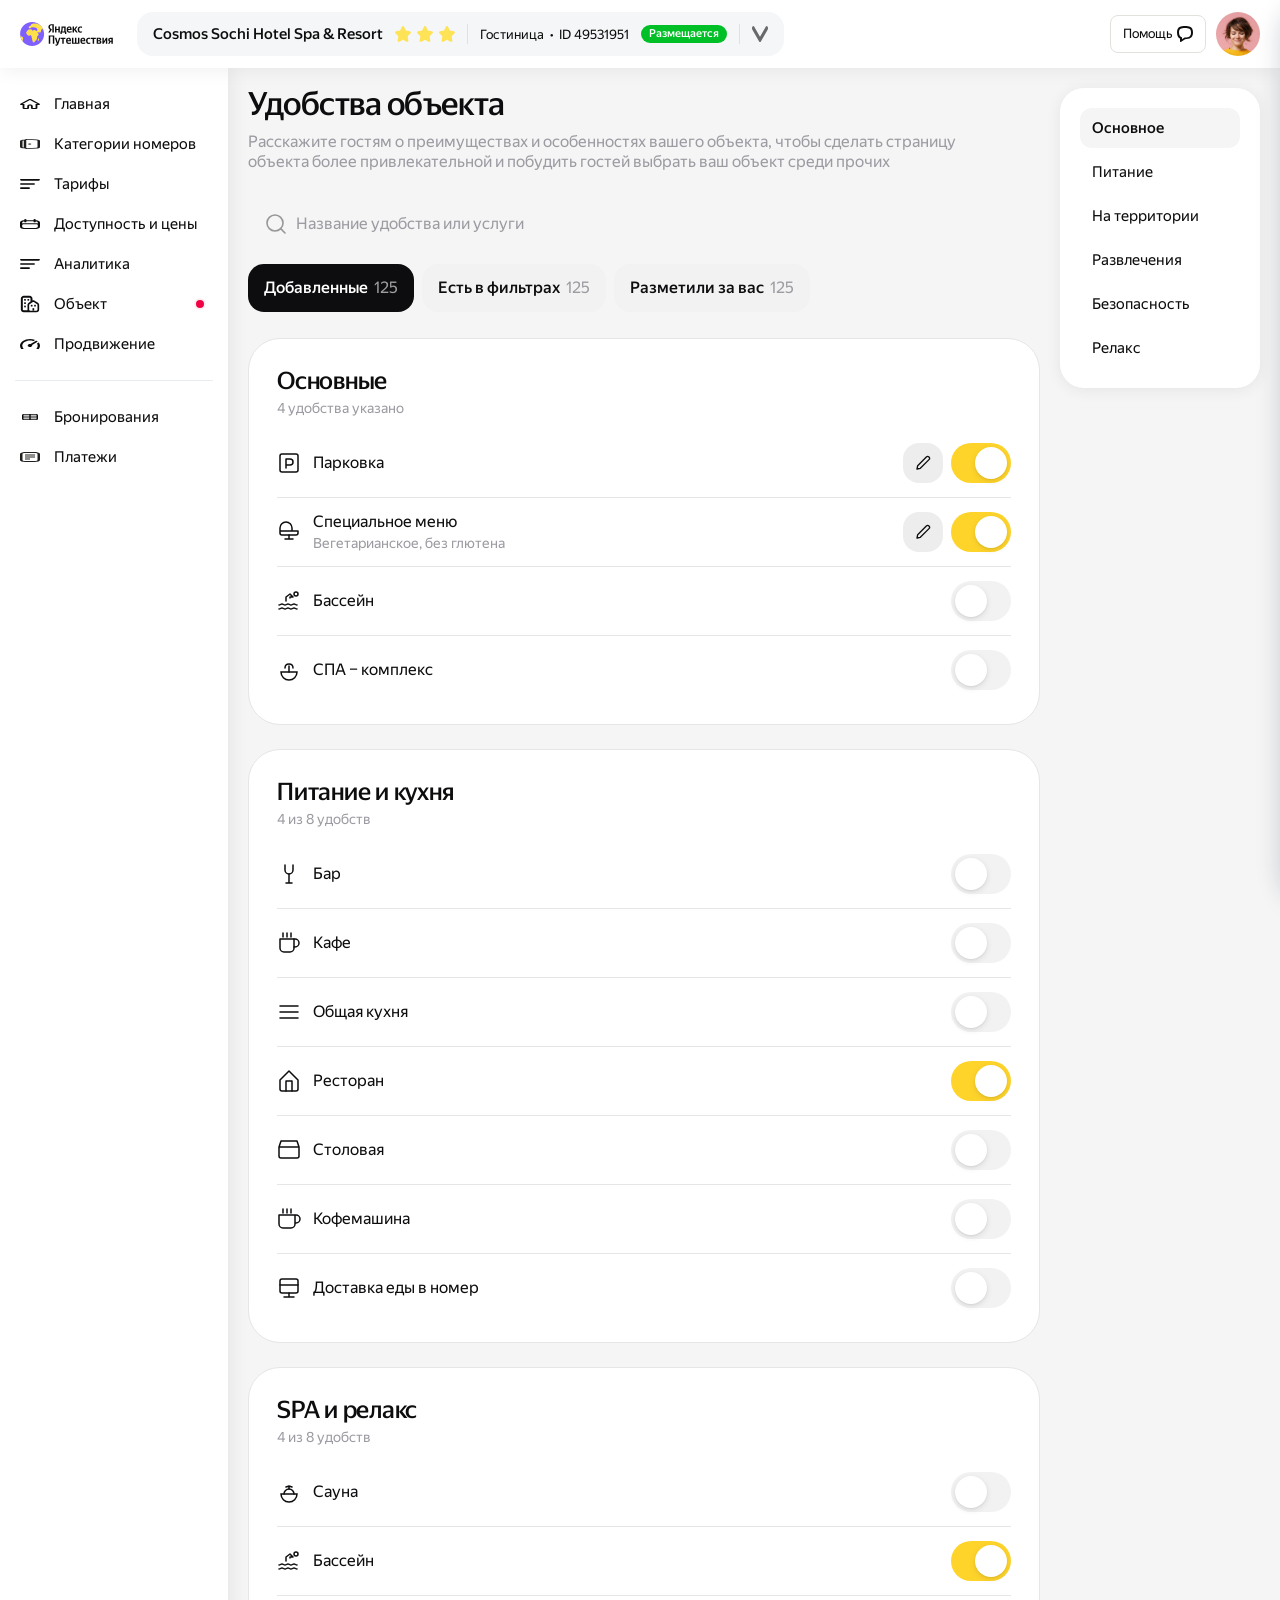
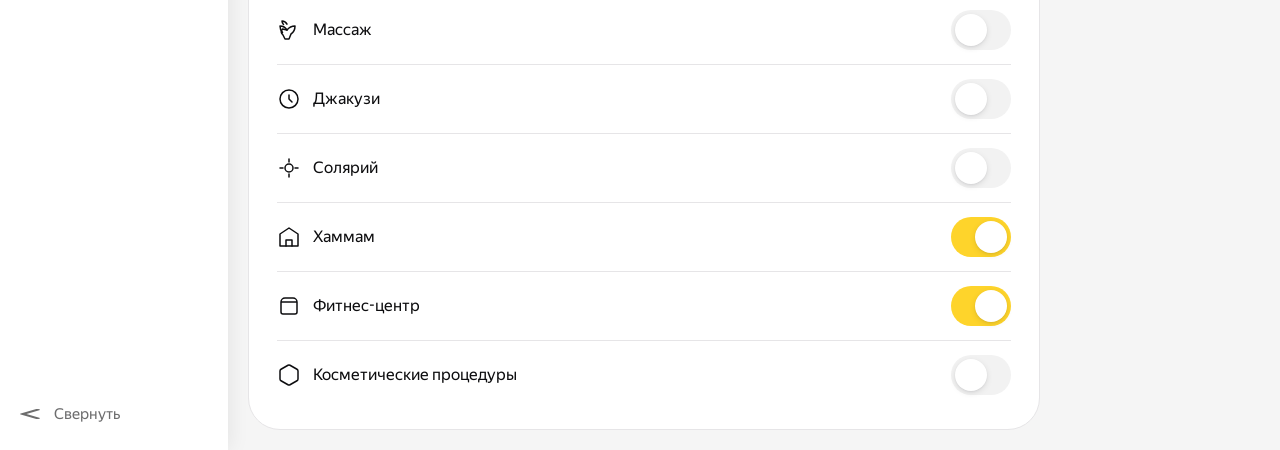
==== commit 4f6166c8: "fix: use relative paths for Base2.0, Fonts and assets" ====
--- a/amenities.html
+++ b/amenities.html
@@ -4,9 +4,9 @@
   <meta charset="UTF-8">
   <meta name="viewport" content="width=device-width, initial-scale=1.0">
   <title>Extranet — Удобства объекта</title>
-  <link rel="stylesheet" href="/Base2.0/tokens/tokens.css">
-  <link rel="stylesheet" href="/Base2.0/styles/fonts.css">
-  <link rel="stylesheet" href="/Extranet/styles.css">
+  <link rel="stylesheet" href="../Base2.0/tokens/tokens.css">
+  <link rel="stylesheet" href="../Base2.0/styles/fonts.css">
+  <link rel="stylesheet" href="./styles.css">
   <style>
     /* ═══════════════════════════════════════════════════════════
        Amenities page  (am-*)
@@ -717,32 +717,32 @@
     <!-- ─── Header ─────────────────────────────────────────────── -->
     <header class="ex-header">
       <div class="ex-header__left">
-        <a href="/Extranet/index.html" class="ex-logo">
-          <img src="/Base2.0/assets/LogoWrapper.svg" alt="Яндекс Путешествия">
+        <a href="./index.html" class="ex-logo">
+          <img src="../Base2.0/assets/LogoWrapper.svg" alt="Яндекс Путешествия">
         </a>
 
         <div class="ex-hotel-selector">
           <span class="ex-hotel-selector__name">Cosmos Sochi Hotel Spa &amp; Resort</span>
           <div class="ex-hotel-selector__stars">
-            <img src="/Extranet/assets/878c8e678a9e6ac3c66f79e14227854a33bf4ea5.svg" alt="★" width="16" height="16">
-            <img src="/Extranet/assets/878c8e678a9e6ac3c66f79e14227854a33bf4ea5.svg" alt="★" width="16" height="16">
-            <img src="/Extranet/assets/878c8e678a9e6ac3c66f79e14227854a33bf4ea5.svg" alt="★" width="16" height="16">
+            <img src="./assets/878c8e678a9e6ac3c66f79e14227854a33bf4ea5.svg" alt="★" width="16" height="16">
+            <img src="./assets/878c8e678a9e6ac3c66f79e14227854a33bf4ea5.svg" alt="★" width="16" height="16">
+            <img src="./assets/878c8e678a9e6ac3c66f79e14227854a33bf4ea5.svg" alt="★" width="16" height="16">
           </div>
           <div class="ex-hotel-selector__divider"></div>
           <span class="ex-hotel-selector__meta">Гостиница&nbsp; •&nbsp; ID 49531951</span>
           <span class="ex-hotel-selector__status">Размещается</span>
           <div class="ex-hotel-selector__divider"></div>
-          <img src="/Extranet/assets/5fa4c68451031fbb33538a898504e75abbfcc20d.svg" alt="" class="ex-hotel-selector__arrow" style="transform: rotate(-90deg); width:16px; height:16px;">
+          <img src="./assets/5fa4c68451031fbb33538a898504e75abbfcc20d.svg" alt="" class="ex-hotel-selector__arrow" style="transform: rotate(-90deg); width:16px; height:16px;">
         </div>
       </div>
 
       <div class="ex-header__right">
         <button class="ex-btn-help">
           Помощь
-          <img src="/Extranet/assets/0f16f7d2ba0b8eec5236bf3397557b2d69c03000.svg" alt="" width="16" height="16">
+          <img src="./assets/0f16f7d2ba0b8eec5236bf3397557b2d69c03000.svg" alt="" width="16" height="16">
         </button>
         <div class="ex-avatar">
-          <img src="/Extranet/assets/38314a65e2a3d14ef6ff5023304bc46c69811c4c.png" alt="User">
+          <img src="./assets/38314a65e2a3d14ef6ff5023304bc46c69811c4c.png" alt="User">
         </div>
       </div>
     </header>
@@ -754,33 +754,33 @@
       <aside class="ex-sidebar">
         <nav class="ex-sidebar__menu">
           <ul class="ex-sidebar__list">
-            <a href="/Extranet/index.html" class="ex-snippet" style="text-decoration:none;">
+            <a href="./index.html" class="ex-snippet" style="text-decoration:none;">
               <span class="ex-snippet__icon">
-                <img src="/Extranet/assets/3bc786262dec2fc94cab417e7cd8f754dcd001c2.svg" alt="" width="20" height="20">
+                <img src="./assets/3bc786262dec2fc94cab417e7cd8f754dcd001c2.svg" alt="" width="20" height="20">
               </span>
               <span class="ex-snippet__label">Главная</span>
             </a>
             <li class="ex-snippet">
               <span class="ex-snippet__icon">
-                <img src="/Extranet/assets/8adeb14e650b099aae78d50547aa18e193871963.svg" alt="" width="20" height="20">
+                <img src="./assets/8adeb14e650b099aae78d50547aa18e193871963.svg" alt="" width="20" height="20">
               </span>
               <span class="ex-snippet__label">Категории номеров</span>
             </li>
             <li class="ex-snippet">
               <span class="ex-snippet__icon">
-                <img src="/Extranet/assets/b1fe04d7e178c84eb0062a43494cdf97f6b9081f.svg" alt="" width="20" height="20">
+                <img src="./assets/b1fe04d7e178c84eb0062a43494cdf97f6b9081f.svg" alt="" width="20" height="20">
               </span>
               <span class="ex-snippet__label">Тарифы</span>
             </li>
             <li class="ex-snippet">
               <span class="ex-snippet__icon">
-                <img src="/Extranet/assets/6718807c76904b2168981ed37b9888bfc2d5cfc1.svg" alt="" width="20" height="20">
+                <img src="./assets/6718807c76904b2168981ed37b9888bfc2d5cfc1.svg" alt="" width="20" height="20">
               </span>
               <span class="ex-snippet__label">Доступность и цены</span>
             </li>
             <li class="ex-snippet">
               <span class="ex-snippet__icon">
-                <img src="/Extranet/assets/b1fe04d7e178c84eb0062a43494cdf97f6b9081f.svg" alt="" width="20" height="20">
+                <img src="./assets/b1fe04d7e178c84eb0062a43494cdf97f6b9081f.svg" alt="" width="20" height="20">
               </span>
               <span class="ex-snippet__label">Аналитика</span>
             </li>
@@ -790,12 +790,12 @@
               </span>
               <span class="ex-snippet__label">Объект</span>
               <span class="ex-snippet__lamp">
-                <img src="/Extranet/assets/014f2e8cb513fc61d56c389a19389c9f83a7fdf3.svg" alt="" width="16" height="16">
+                <img src="./assets/014f2e8cb513fc61d56c389a19389c9f83a7fdf3.svg" alt="" width="16" height="16">
               </span>
             </li>
             <li class="ex-snippet">
               <span class="ex-snippet__icon">
-                <img src="/Extranet/assets/d44fcc869a4752109bb274d0ad32b79adb279e1d.svg" alt="" width="20" height="20">
+                <img src="./assets/d44fcc869a4752109bb274d0ad32b79adb279e1d.svg" alt="" width="20" height="20">
               </span>
               <span class="ex-snippet__label">Продвижение</span>
             </li>
@@ -804,15 +804,15 @@
           <div class="ex-sidebar__divider"></div>
 
           <ul class="ex-sidebar__list">
-            <a href="/Extranet/bookings.html" class="ex-snippet" style="text-decoration:none;">
+            <a href="./bookings.html" class="ex-snippet" style="text-decoration:none;">
               <span class="ex-snippet__icon">
-                <img src="/Extranet/assets/8c0527ee1c6aa7f0f9e68ebe4af1b64ba7e3fd60.svg" alt="" width="20" height="20">
+                <img src="./assets/8c0527ee1c6aa7f0f9e68ebe4af1b64ba7e3fd60.svg" alt="" width="20" height="20">
               </span>
               <span class="ex-snippet__label">Бронирования</span>
             </a>
             <li class="ex-snippet">
               <span class="ex-snippet__icon">
-                <img src="/Extranet/assets/b2b597a38cd6603580eace27315e018a40abfd3b.svg" alt="" width="20" height="20">
+                <img src="./assets/b2b597a38cd6603580eace27315e018a40abfd3b.svg" alt="" width="20" height="20">
               </span>
               <span class="ex-snippet__label">Платежи</span>
             </li>
@@ -821,7 +821,7 @@
 
         <button class="ex-snippet ex-snippet--collapse">
           <span class="ex-snippet__icon">
-            <img src="/Extranet/assets/5fa4c68451031fbb33538a898504e75abbfcc20d.svg" alt="" width="16" height="16">
+            <img src="./assets/5fa4c68451031fbb33538a898504e75abbfcc20d.svg" alt="" width="16" height="16">
           </span>
           <span class="ex-snippet__label">Свернуть</span>
         </button>
@@ -834,10 +834,10 @@
           <li class="ex-submenu__item">Договор и отчеты</li>
           <li class="ex-submenu__item">Удобства в номерах</li>
           <li class="ex-submenu__item ex-submenu__item--active">
-            <a href="/Extranet/amenities.html" class="ex-submenu__link ex-submenu__link--active">Удобства объекта</a>
+            <a href="./amenities.html" class="ex-submenu__link ex-submenu__link--active">Удобства объекта</a>
           </li>
           <li class="ex-submenu__item ex-submenu__item--with-badge">
-            <a href="/Extranet/paid-services.html" class="ex-submenu__link">Платные услуги</a>
+            <a href="./paid-services.html" class="ex-submenu__link">Платные услуги</a>
             <span class="ex-submenu__badge">Новое</span>
           </li>
           <li class="ex-submenu__item">История изменений</li>
@@ -1351,10 +1351,10 @@
         </div>
         <div class="amd-banner__imgs">
           <img class="amd-banner__img1"
-               src="http://localhost:3845/assets/30401f16b11c05d7140d58dcf020ee1b56b92a11.png"
+               src="./assets/30401f16b11c05d7140d58dcf020ee1b56b92a11.png"
                alt="">
           <img class="amd-banner__img2"
-               src="http://localhost:3845/assets/2cd5dccffcb99d55cf7ff3bb24fb23a56d6e3b33.png"
+               src="./assets/2cd5dccffcb99d55cf7ff3bb24fb23a56d6e3b33.png"
                alt="">
         </div>
       </div>
--- a/Base2.0/tokens/tokens.css
+++ b/Base2.0/tokens/tokens.css
@@ -0,0 +1,20 @@
+/**
+ * Design Tokens - Main Entry Point
+ * 
+ * This file imports all design tokens in the correct order:
+ * 1. Base colors (Brand collection)
+ * 2. Semantic tokens (Alias collection)
+ * 3. Typography, shadows, spacing, etc.
+ * 
+ * Import this file in your main CSS to access all design tokens.
+ */
+
+/* Base Colors - Foundation layer */
+@import './base/colors.css';
+
+/* Semantic Tokens - Alias layer */
+@import './semantic/colors.css';
+@import './semantic/typography.css';
+@import './semantic/shadows.css';
+@import './semantic/border-radius.css';
+@import './semantic/spacing.css';
--- a/Base2.0/styles/fonts.css
+++ b/Base2.0/styles/fonts.css
@@ -0,0 +1,120 @@
+/**
+ * Yandex Fonts - Local
+ * YS Display - for headings
+ * YS Text - for body text
+ */
+
+/* YS Display */
+@font-face {
+  font-family: 'YS Display';
+  src: url('../../Fonts/YS Display/YS Display-Regular.ttf') format('truetype');
+  font-weight: 400;
+  font-style: normal;
+  font-display: swap;
+}
+
+@font-face {
+  font-family: 'YS Display';
+  src: url('../../Fonts/YS Display/YS Display-Medium.ttf') format('truetype');
+  font-weight: 500;
+  font-style: normal;
+  font-display: swap;
+}
+
+@font-face {
+  font-family: 'YS Display';
+  src: url('../../Fonts/YS Display/YS Display-Bold.ttf') format('truetype');
+  font-weight: 700;
+  font-style: normal;
+  font-display: swap;
+}
+
+@font-face {
+  font-family: 'YS Display';
+  src: url('../../Fonts/YS Display/YS Display-Light.ttf') format('truetype');
+  font-weight: 300;
+  font-style: normal;
+  font-display: swap;
+}
+
+/* YS Text */
+@font-face {
+  font-family: 'YS Text';
+  src: url('../../Fonts/YS Text/YS Text-Regular.ttf') format('truetype');
+  font-weight: 400;
+  font-style: normal;
+  font-display: swap;
+}
+
+@font-face {
+  font-family: 'YS Text';
+  src: url('../../Fonts/YS Text/YS Text-Medium.ttf') format('truetype');
+  font-weight: 500;
+  font-style: normal;
+  font-display: swap;
+}
+
+@font-face {
+  font-family: 'YS Text';
+  src: url('../../Fonts/YS Text/YS Text-Bold.ttf') format('truetype');
+  font-weight: 700;
+  font-style: normal;
+  font-display: swap;
+}
+
+@font-face {
+  font-family: 'YS Text';
+  src: url('../../Fonts/YS Text/YS Text-Light.ttf') format('truetype');
+  font-weight: 300;
+  font-style: normal;
+  font-display: swap;
+}
+
+@font-face {
+  font-family: 'YS Text';
+  src: url('../../Fonts/YS Text/YS Text-Regular Italic.ttf') format('truetype');
+  font-weight: 400;
+  font-style: italic;
+  font-display: swap;
+}
+
+@font-face {
+  font-family: 'YS Text';
+  src: url('../../Fonts/YS Text/YS Text-Medium Italic.ttf') format('truetype');
+  font-weight: 500;
+  font-style: italic;
+  font-display: swap;
+}
+
+/* YS Text Cond */
+@font-face {
+  font-family: 'YS Text Cond';
+  src: url('../../Fonts/YS Text Cond/YS Text Cond-Regular.ttf') format('truetype');
+  font-weight: 400;
+  font-style: normal;
+  font-display: swap;
+}
+
+@font-face {
+  font-family: 'YS Text Cond';
+  src: url('../../Fonts/YS Text Cond/YS Text Cond-Medium.ttf') format('truetype');
+  font-weight: 500;
+  font-style: normal;
+  font-display: swap;
+}
+
+@font-face {
+  font-family: 'YS Text Cond';
+  src: url('../../Fonts/YS Text Cond/YS Text Cond-Bold.ttf') format('truetype');
+  font-weight: 700;
+  font-style: normal;
+  font-display: swap;
+}
+
+@font-face {
+  font-family: 'YS Text Cond';
+  src: url('../../Fonts/YS Text Cond/YS Text Cond-Heavy.ttf') format('truetype');
+  font-weight: 800;
+  font-style: normal;
+  font-display: swap;
+}
--- a/styles.css
+++ b/styles.css
@@ -0,0 +1,2907 @@
+/* ═══════════════════════════════════════════════════════════════
+   Extranet — styles.css
+   Основан на дизайн-системе Base2.0 (tokens.css + fonts.css)
+   ═══════════════════════════════════════════════════════════════ */
+
+/* ─── Reset & Base ──────────────────────────────────────────── */
+*, *::before, *::after { box-sizing: border-box; margin: 0; padding: 0; }
+
+body {
+  font-family: var(--font-family-text, 'YS Text', 'Helvetica Neue', arial, sans-serif);
+  background: #f5f5f5;
+  color: var(--text-primary-color, #0d0d0f);
+  -webkit-font-smoothing: antialiased;
+  font-feature-settings: 'lnum', 'pnum';
+}
+
+ul { list-style: none; }
+button { cursor: pointer; border: none; background: none; font-family: inherit; }
+img { display: block; }
+
+/* ─── Layout ────────────────────────────────────────────────── */
+.extranet-layout {
+  min-height: 100vh;
+  display: flex;
+  flex-direction: column;
+  background: #f5f5f5;
+}
+
+.ex-body {
+  display: flex;
+  flex: 1;
+  min-height: 0;
+  position: relative;
+}
+
+/* ─── Header ────────────────────────────────────────────────── */
+.ex-header {
+  position: sticky;
+  top: 0;
+  z-index: 100;
+  display: flex;
+  align-items: center;
+  justify-content: space-between;
+  height: 68px;
+  background: #ffffff;
+  padding: 0 20px;
+  box-shadow: 1px 0 20px 0 rgba(13, 13, 15, 0.08);
+}
+
+.ex-header__left {
+  display: flex;
+  align-items: center;
+  gap: 24px;
+}
+
+.ex-header__right {
+  display: flex;
+  align-items: center;
+  gap: 10px;
+}
+
+/* ─── Logo ──────────────────────────────────────────────────── */
+.ex-logo {
+  display: flex;
+  align-items: center;
+  flex-shrink: 0;
+  text-decoration: none;
+}
+
+.ex-logo img {
+  height: 24px;
+  width: auto;
+  display: block;
+}
+
+/* ─── Hotel Selector ────────────────────────────────────────── */
+.ex-hotel-selector {
+  display: flex;
+  align-items: center;
+  gap: 12px;
+  background: #f4f6f7;
+  padding: 12px 16px;
+  border-radius: 16px;
+  font-feature-settings: 'lnum', 'pnum';
+}
+
+.ex-hotel-selector__name {
+  font-family: var(--font-family-text, 'YS Text', sans-serif);
+  font-size: 15px;
+  font-weight: 500;
+  line-height: 20px;
+  color: #0d0d0d;
+  white-space: nowrap;
+}
+
+.ex-hotel-selector__stars {
+  display: flex;
+  gap: 6px;
+  align-items: center;
+}
+
+.ex-hotel-selector__divider {
+  width: 1px;
+  align-self: stretch;
+  background: #e3e1dc;
+}
+
+.ex-hotel-selector__meta {
+  font-family: var(--font-family-text, 'YS Text', sans-serif);
+  font-size: 13px;
+  line-height: 15px;
+  color: #0d0d0d;
+  white-space: nowrap;
+}
+
+.ex-hotel-selector__status {
+  display: inline-flex;
+  align-items: center;
+  padding: 2px 8px;
+  background: #00bf27;
+  border-radius: 100px;
+  font-family: var(--font-family-text, 'YS Text', sans-serif);
+  font-size: 11px;
+  font-weight: 500;
+  line-height: 14px;
+  color: #ffffff;
+  white-space: nowrap;
+}
+
+.ex-hotel-selector__arrow {
+  opacity: 0.6;
+}
+
+/* ─── Help Button ────────────────────────────────────────────── */
+.ex-btn-help {
+  display: flex;
+  align-items: center;
+  gap: 4px;
+  padding: 9px 12px;
+  border: 1px solid #e3e1dc;
+  border-radius: 8px;
+  font-family: var(--font-family-text, 'YS Text', sans-serif);
+  font-size: 13px;
+  line-height: 18px;
+  color: #0d0d0d;
+  background: #ffffff;
+  white-space: nowrap;
+  transition: background 0.15s;
+}
+
+.ex-btn-help:hover {
+  background: var(--bg-fill-secondary-color, #f5f5f5);
+}
+
+/* ─── Avatar ────────────────────────────────────────────────── */
+.ex-avatar {
+  width: 44px;
+  height: 44px;
+  border-radius: 100px;
+  overflow: hidden;
+  flex-shrink: 0;
+}
+
+.ex-avatar img {
+  width: 100%;
+  height: 100%;
+  object-fit: cover;
+}
+
+/* ─── Sidebar ───────────────────────────────────────────────── */
+.ex-sidebar {
+  width: 228px;
+  flex-shrink: 0;
+  background: #ffffff;
+  display: flex;
+  flex-direction: column;
+  justify-content: space-between;
+  padding: 16px 8px;
+  min-height: calc(100vh - 68px);
+  box-shadow: 1px 0 20px 0 rgba(13, 13, 15, 0.08);
+}
+
+.ex-sidebar__menu {
+  display: flex;
+  flex-direction: column;
+  gap: 16px;
+}
+
+.ex-sidebar__list {
+  display: flex;
+  flex-direction: column;
+}
+
+.ex-sidebar__divider {
+  height: 1px;
+  background: #e9ecef;
+  border-radius: 100px;
+  margin: 0 7px;
+}
+
+/* ─── Snippet (nav item) ─────────────────────────────────────── */
+.ex-snippet {
+  display: flex;
+  align-items: center;
+  gap: 14px;
+  padding: 10px 12px;
+  border-radius: 12px;
+  cursor: pointer;
+  transition: background 0.15s;
+  width: 100%;
+  text-align: left;
+}
+
+.ex-snippet:hover {
+  background: var(--bg-fill-secondary-color, #f5f5f5);
+}
+
+.ex-snippet--active {
+  background: var(--bg-fill-secondary-color, #f5f5f5);
+}
+
+.ex-snippet__icon {
+  flex-shrink: 0;
+  width: 20px;
+  height: 20px;
+  display: flex;
+  align-items: center;
+  justify-content: center;
+}
+
+.ex-snippet__icon img {
+  width: 20px;
+  height: 20px;
+  object-fit: contain;
+}
+
+.ex-snippet__label {
+  flex: 1;
+  font-family: var(--font-family-text, 'YS Text', sans-serif);
+  font-size: 15px;
+  line-height: 20px;
+  color: var(--text-primary-color, #0d0d0f);
+  min-width: 0;
+}
+
+.ex-snippet__lamp {
+  flex-shrink: 0;
+  width: 16px;
+  height: 16px;
+}
+
+.ex-snippet__lamp img {
+  width: 16px;
+  height: 16px;
+}
+
+.ex-snippet__arrow {
+  flex-shrink: 0;
+  width: 12px;
+  height: 12px;
+  opacity: 0.5;
+}
+
+.ex-snippet__arrow img {
+  width: 12px;
+  height: 12px;
+}
+
+/* Collapse button */
+.ex-snippet--collapse {
+  border-top: none;
+  opacity: 0.6;
+  transition: opacity 0.15s;
+}
+
+.ex-snippet--collapse:hover {
+  opacity: 1;
+  background: var(--bg-fill-secondary-color, #f5f5f5);
+}
+
+/* ─── Submenu ────────────────────────────────────────────────── */
+.ex-submenu {
+  position: absolute;
+  top: 0;
+  left: 228px; /* ширина сайдбара */
+  bottom: 0;
+  width: 220px;
+  overflow: hidden;
+  background: var(--bg-fill-primary-color, #ffffff);
+  border-left: 1px solid var(--bg-fill-secondary-color, #f5f5f5);
+  z-index: 50;
+  pointer-events: none;
+  opacity: 0;
+  transform: translateX(-8px);
+  transition: opacity 0.18s ease,
+              transform 0.22s cubic-bezier(0.4, 0, 0.2, 1);
+}
+
+.ex-submenu--open {
+  pointer-events: auto;
+  opacity: 1;
+  transform: translateX(0);
+}
+
+.ex-submenu__list {
+  display: flex;
+  flex-direction: column;
+  gap: 16px;
+  padding: 32px;
+  list-style: none;
+  white-space: nowrap;
+}
+
+.ex-submenu__item {
+  display: flex;
+  align-items: center;
+  gap: 8px;
+  font-family: var(--font-family-text, 'YS Text', sans-serif);
+  font-size: 15px;
+  line-height: 20px;
+  color: var(--text-primary-color, #0d0d0f);
+  cursor: pointer;
+  font-feature-settings: 'lnum', 'pnum';
+  transition: opacity 0.15s;
+}
+
+.ex-submenu__item:hover {
+  opacity: 0.7;
+}
+
+.ex-submenu__badge {
+  display: inline-flex;
+  align-items: center;
+  justify-content: center;
+  gap: 2px;
+  padding: 4px 8px;
+  background: var(--bg-informer-color, #f3efff);
+  border-radius: 10px;
+  font-family: var(--font-family-text, 'YS Text', sans-serif);
+  font-size: 12px;
+  line-height: 16px;
+  color: var(--link-primary-color, #7f5fff);
+  font-feature-settings: 'lnum', 'pnum';
+  white-space: nowrap;
+}
+
+/* Arrow rotation when submenu is open */
+.ex-snippet__arrow--toggle {
+  transition: transform 0.22s cubic-bezier(0.4, 0, 0.2, 1);
+}
+
+.ex-snippet__arrow--up {
+  transform: rotate(180deg);
+}
+
+/* Highlight the active "Объект" item when open */
+.ex-snippet--open {
+  background: var(--bg-fill-secondary-color, #f5f5f5);
+}
+
+/* ─── Main ───────────────────────────────────────────────────── */
+.ex-main {
+  flex: 1;
+  padding: 20px;
+  display: flex;
+  flex-direction: column;
+  gap: 24px;
+  min-width: 0;
+}
+
+/* ─── Chat Banner ────────────────────────────────────────────── */
+.ex-chat-banner {
+  position: relative;
+  height: 136px;
+  border-radius: 32px;
+  overflow: hidden;
+  background: linear-gradient(167.362deg, #d9d5ff 6.38%, #f3f0ff 116.72%);
+  flex-shrink: 0;
+}
+
+/* Decorative wave pseudo-elements */
+.ex-chat-banner__bg {
+  position: absolute;
+  inset: 0;
+  pointer-events: none;
+}
+
+.ex-chat-banner__bg::before,
+.ex-chat-banner__bg::after {
+  content: '';
+  position: absolute;
+  border-radius: 50%;
+  background: radial-gradient(ellipse at center, rgba(255,255,255,0.25) 0%, transparent 70%);
+}
+
+.ex-chat-banner__bg::before {
+  width: 870px;
+  height: 860px;
+  left: 269px;
+  top: -277px;
+  transform: rotate(24.63deg);
+}
+
+.ex-chat-banner__bg::after {
+  width: 841px;
+  height: 831px;
+  left: 282px;
+  top: -404px;
+  transform: rotate(2.59deg);
+}
+
+.ex-chat-banner__content {
+  position: absolute;
+  inset: 0;
+  display: flex;
+  align-items: center;
+  padding: 0 28px;
+}
+
+.ex-chat-banner__text {
+  display: flex;
+  flex-direction: column;
+  gap: 8px;
+  max-width: 533px;
+}
+
+.ex-chat-banner__title {
+  font-family: var(--font-family-display, 'YS Display', sans-serif);
+  font-size: 32px;
+  font-weight: 500;
+  line-height: 32px;
+  letter-spacing: -0.48px;
+  color: var(--text-primary-color, #0d0d0f);
+}
+
+.ex-chat-banner__sub {
+  font-family: var(--font-family-text, 'YS Text', sans-serif);
+  font-size: 16px;
+  line-height: 20px;
+  color: var(--text-primary-color, #0d0d0f);
+  font-feature-settings: 'case', 'lnum', 'pnum';
+}
+
+/* ─── Chat Bubble ────────────────────────────────────────────── */
+.ex-chat-bubble {
+  position: absolute;
+  right: 180px;
+  top: 50%;
+  transform: translateY(-50%);
+  width: 360px;
+}
+
+/* Decorative purple blob behind the card */
+.ex-chat-bubble__blob {
+  position: absolute;
+  width: 340px;
+  height: 100px;
+  background: rgba(179, 163, 255, 0.45);
+  border-radius: 50%;
+  filter: blur(28px);
+  bottom: -18px;
+  left: 50%;
+  transform: translateX(-50%);
+  pointer-events: none;
+}
+
+.ex-chat-bubble__inner {
+  position: relative;
+  background: #ffffff;
+  border-radius: 26px;
+  box-shadow: 0 8px 40px 0 rgba(13, 13, 15, 0.10);
+  padding: 16px 20px;
+  display: flex;
+  align-items: center;
+  gap: 14px;
+}
+
+.ex-chat-bubble__avatar {
+  position: relative;
+  flex-shrink: 0;
+  width: 52px;
+  height: 52px;
+}
+
+.ex-chat-bubble__avatar img {
+  width: 52px;
+  height: 52px;
+  border-radius: 100px;
+  object-fit: cover;
+}
+
+.ex-chat-bubble__online {
+  position: absolute;
+  bottom: 2px;
+  right: 1px;
+  width: 12px;
+  height: 12px;
+  background: #02c40d;
+  border: 2px solid #ffffff;
+  border-radius: 100px;
+}
+
+.ex-chat-bubble__message {
+  flex: 1;
+  min-width: 0;
+  display: flex;
+  flex-direction: column;
+  gap: 5px;
+}
+
+.ex-chat-bubble__row {
+  display: flex;
+  align-items: center;
+  justify-content: space-between;
+}
+
+.ex-chat-bubble__author {
+  font-family: var(--font-family-text, 'YS Text', sans-serif);
+  font-size: 15px;
+  font-weight: 600;
+  line-height: 20px;
+  color: #1a1a1a;
+}
+
+.ex-chat-bubble__time {
+  font-family: var(--font-family-text, 'YS Text', sans-serif);
+  font-size: 13px;
+  line-height: 18px;
+  color: var(--text-secondary-color, #9c9ba2);
+}
+
+.ex-chat-bubble__text {
+  font-family: var(--font-family-text, 'YS Text', sans-serif);
+  font-size: 14px;
+  line-height: 18px;
+  color: #4a4a4a;
+  overflow: hidden;
+  text-overflow: ellipsis;
+  white-space: nowrap;
+}
+
+/* ─── Chats CTA Button ───────────────────────────────────────── */
+.ex-btn-chats {
+  position: absolute;
+  right: 28px;
+  top: 50%;
+  transform: translateY(-50%);
+  padding: 18px 24px;
+  background: #ffffff;
+  border-radius: 20px;
+  box-shadow: 0 4px 12px -4px rgba(157, 157, 149, 0.35), 0 0 2px 0 rgba(157, 157, 149, 0.3);
+  font-family: var(--font-family-text, 'YS Text', sans-serif);
+  font-size: 16px;
+  font-weight: 500;
+  line-height: 20px;
+  color: var(--text-primary-color, #0d0d0f);
+  white-space: nowrap;
+  transition: box-shadow 0.15s, transform 0.1s;
+}
+
+.ex-btn-chats:hover {
+  box-shadow: 0 6px 16px -4px rgba(157, 157, 149, 0.45), 0 0 4px 0 rgba(157, 157, 149, 0.35);
+}
+
+.ex-btn-chats:active {
+  transform: translateY(-50%) scale(0.98);
+}
+
+/* ─── Upcoming Stays ─────────────────────────────────────────── */
+.ex-upcoming {
+  flex: 1;
+  display: flex;
+  flex-direction: column;
+}
+
+.ex-upcoming__card {
+  background: #ffffff;
+  border-radius: 32px;
+  padding: 28px;
+  display: flex;
+  flex-direction: column;
+  gap: 28px;
+  flex: 1;
+}
+
+.ex-upcoming__title {
+  font-family: var(--font-family-display, 'YS Display', sans-serif);
+  font-size: 32px;
+  font-weight: 500;
+  line-height: 32px;
+  letter-spacing: -0.48px;
+  color: var(--text-primary-color, #0d0d0f);
+  font-feature-settings: 'lnum', 'pnum';
+}
+
+.ex-upcoming__empty {
+  flex: 1;
+  border: 1px solid var(--bg-line, #e6e5e7);
+  border-radius: 32px;
+  display: flex;
+  flex-direction: column;
+  align-items: center;
+  justify-content: center;
+  gap: 28px;
+  padding: 100px 20px;
+}
+
+.ex-upcoming__illustration {
+  width: 200px;
+  height: 200px;
+  object-fit: contain;
+}
+
+.ex-upcoming__empty-text {
+  font-family: var(--font-family-display, 'YS Display', sans-serif);
+  font-size: 28px;
+  font-weight: 500;
+  line-height: 28px;
+  letter-spacing: -0.28px;
+  color: var(--text-primary-color, #0d0d0f);
+  text-align: center;
+  font-feature-settings: 'lnum', 'pnum';
+}
+
+/* ─── Upcoming Stays Table  (up-*) ──────────────────────────── */
+.up-table-wrap {
+  border: 1px solid #e9ecef;
+  border-radius: 16px;
+  overflow: hidden;
+}
+
+.up-table {
+  width: 100%;
+  border-collapse: collapse;
+  font-family: var(--font-family-text, 'YS Text', sans-serif);
+  font-size: 15px;
+  line-height: 20px;
+  color: #0d0d0d;
+  font-feature-settings: 'lnum', 'pnum';
+}
+
+/* Header cells */
+.up-th {
+  background: #f4f6f7;
+  padding: 20px 24px;
+  font-weight: 400;
+  text-align: left;
+  white-space: nowrap;
+  border-bottom: 1px solid #e9ecef;
+  border-right: 1px solid #e9ecef;
+}
+
+.up-th:last-child {
+  border-right: none;
+}
+
+/* Body cells */
+.up-td {
+  background: #ffffff;
+  padding: 20px 24px;
+  white-space: nowrap;
+  border-bottom: 1px solid #e9ecef;
+  border-right: 1px solid #e9ecef;
+}
+
+.up-td:last-child {
+  border-right: none;
+}
+
+/* Last row — no bottom border */
+.up-table__row:last-child .up-td {
+  border-bottom: none;
+}
+
+/* Row hover */
+.up-table__row {
+  cursor: pointer;
+  transition: background 0.15s;
+}
+
+.up-table__row:hover .up-td {
+  background: #f9fafa;
+}
+
+/* Column widths */
+.up-col--guest  { width: auto; }
+.up-col--object { width: auto; }
+.up-col--date   { width: 140px; }
+.up-col--paid   { width: auto; }
+.up-col--yandex { width: auto; }
+
+/* ─── Section Card (reusable white card) ─────────────────────── */
+.ex-section-card {
+  background: #ffffff;
+  border-radius: 32px;
+  padding: 28px;
+  display: flex;
+  flex-direction: column;
+  gap: 28px;
+  flex: 1;
+}
+
+.ex-section-card__title {
+  font-family: var(--font-family-display, 'YS Display', sans-serif);
+  font-size: 32px;
+  font-weight: 500;
+  line-height: 32px;
+  letter-spacing: -0.48px;
+  color: var(--text-primary-color, #0d0d0f);
+  font-feature-settings: 'lnum', 'pnum';
+}
+
+/* ─── Empty State ─────────────────────────────────────────────── */
+.ex-empty-state {
+  flex: 1;
+  border: 1px solid var(--bg-line, #e6e5e7);
+  border-radius: 32px;
+  display: flex;
+  flex-direction: column;
+  align-items: center;
+  justify-content: center;
+  gap: 28px;
+  padding: 100px 20px;
+}
+
+.ex-empty-state__illustration {
+  width: 200px;
+  height: 200px;
+  object-fit: contain;
+  flex-shrink: 0;
+}
+
+.ex-empty-state__content {
+  display: flex;
+  flex-direction: column;
+  align-items: center;
+  gap: 24px;
+}
+
+.ex-empty-state__text {
+  display: flex;
+  flex-direction: column;
+  align-items: center;
+  gap: 16px;
+  text-align: center;
+  color: var(--text-primary-color, #0d0d0f);
+}
+
+.ex-empty-state__title {
+  font-family: var(--font-family-display, 'YS Display', sans-serif);
+  font-size: 28px;
+  font-weight: 500;
+  line-height: 28px;
+  letter-spacing: -0.28px;
+  font-feature-settings: 'lnum', 'pnum';
+  white-space: nowrap;
+}
+
+.ex-empty-state__subtitle {
+  font-family: var(--font-family-text, 'YS Text', sans-serif);
+  font-size: 18px;
+  line-height: 22px;
+  font-feature-settings: 'lnum', 'pnum';
+}
+
+/* ─── Primary Button ──────────────────────────────────────────── */
+.ex-btn-primary {
+  display: inline-flex;
+  align-items: center;
+  text-decoration: none;
+  gap: 12px;
+  height: 56px;
+  padding: 18px 16px;
+  background: var(--bg-button-primary-color, #fed42b);
+  border-radius: 20px;
+  border: none;
+  cursor: pointer;
+  font-family: var(--font-family-text, 'YS Text', sans-serif);
+  font-size: 16px;
+  font-weight: 500;
+  line-height: 20px;
+  color: var(--constant-black, #0d0d0f);
+  text-align: center;
+  white-space: nowrap;
+  font-feature-settings: 'lnum', 'pnum';
+  transition: background 0.15s, transform 0.1s;
+}
+
+.ex-btn-primary:hover {
+  background: var(--color-yellow-600, #fac800);
+}
+
+.ex-btn-primary:active {
+  transform: scale(0.98);
+}
+
+.ex-btn-primary img {
+  flex-shrink: 0;
+  width: 16px;
+  height: 16px;
+}
+
+/* ─── Submenu active link ──────────────────────────────────────── */
+.ex-submenu__link {
+  text-decoration: none;
+  color: inherit;
+}
+
+.ex-submenu__item--active .ex-submenu__link--active {
+  font-weight: 500;
+  color: var(--text-primary-color, #0d0d0f);
+}
+
+/* ═══════════════════════════════════════════════════════════════
+   Create Service page  (cs-*)
+   ═══════════════════════════════════════════════════════════════ */
+
+/* ─── White canvas wrapper ──────────────────────────────────── */
+.cs-canvas {
+  background: #ffffff;
+  border-radius: 32px;
+  padding: 40px 28px 28px 28px;
+  box-shadow: 0 1px 20px 0 rgba(13, 13, 15, 0.06);
+}
+
+/* ─── Layout ────────────────────────────────────────────────── */
+.cs-layout {
+  display: flex;
+  gap: 20px;
+  align-items: flex-start;
+  width: 100%;
+}
+
+.cs-form {
+  flex: 1;
+  min-width: 0;
+  display: flex;
+  flex-direction: column;
+  gap: 24px;
+}
+
+/* ─── Page header ───────────────────────────────────────────── */
+.cs-page-header {
+  display: flex;
+  flex-direction: column;
+  gap: 16px;
+  padding: 0 0 0 4px;
+}
+
+.cs-back-link {
+  display: inline-flex;
+  align-items: center;
+  gap: 4px;
+  font-family: var(--font-family-text, 'YS Text', sans-serif);
+  font-size: 16px;
+  line-height: 20px;
+  color: var(--text-secondary-color, #9c9ba2);
+  text-decoration: none;
+  font-feature-settings: 'case', 'lnum', 'pnum';
+  transition: opacity 0.15s;
+}
+
+.cs-back-link:hover { opacity: 0.7; }
+
+.cs-page-title {
+  font-family: var(--font-family-display, 'YS Display', sans-serif);
+  font-size: 32px;
+  font-weight: 500;
+  line-height: 32px;
+  letter-spacing: -0.48px;
+  color: #0d0d0d;
+  font-feature-settings: 'lnum', 'pnum';
+}
+
+/* ─── Section card ──────────────────────────────────────────── */
+.cs-section {
+  background: #ffffff;
+  border: 1px solid var(--bg-line, #e6e5e7);
+  border-radius: 32px;
+  padding: 28px 28px 24px;
+  display: flex;
+  flex-direction: column;
+  gap: 12px;
+}
+
+.cs-section__heading {
+  display: flex;
+  flex-direction: column;
+  gap: 12px;
+  padding-bottom: 8px;
+  color: #0d0d0d;
+}
+
+.cs-section__title {
+  font-family: var(--font-family-display, 'YS Display', sans-serif);
+  font-size: 28px;
+  font-weight: 500;
+  line-height: 28px;
+  letter-spacing: -0.28px;
+  font-feature-settings: 'lnum', 'pnum';
+}
+
+.cs-section__subtitle {
+  font-family: var(--font-family-text, 'YS Text', sans-serif);
+  font-size: 16px;
+  line-height: 20px;
+  font-feature-settings: 'case', 'lnum', 'pnum';
+}
+
+/* ─── Fields container ──────────────────────────────────────── */
+/* ─── Pricing fields: no dividers, 56px gap ─────────────────── */
+.cs-fields--pricing .cs-field-row {
+  border-bottom: none;
+  padding: 0;
+  justify-content: space-between;
+}
+
+.cs-fields--pricing {
+  gap: 56px;
+  display: flex;
+  flex-direction: column;
+  margin-top: 48px;
+}
+
+/* ─── Field column (label on top, control below) ────────────── */
+.cs-field-col {
+  display: flex;
+  flex-direction: column;
+  gap: 24px;
+  width: 100%;
+}
+
+.cs-fields {
+  display: flex;
+  flex-direction: column;
+  gap: 52px;
+}
+
+.cs-field-col .cs-field-label-group {
+  flex: none;
+}
+
+.cs-field-col .cs-textarea {
+  flex: none;
+  width: 100%;
+  min-height: 120px;
+}
+
+.cs-select--full {
+  width: 100%;
+}
+
+.cs-select--sm,
+.cs-input--sm {
+  flex: 0 0 300px !important;
+  width: 300px;
+  min-width: 0;
+}
+
+.cs-fields .cs-field-col:last-child {
+  border-bottom: none;
+}
+
+/* ─── Field row (label + control side by side) ──────────────── */
+.cs-field-row {
+  display: flex;
+  align-items: center;
+  gap: 24px;
+  padding: 20px 0;
+  border-bottom: 1px solid var(--bg-line, #e6e5e7);
+}
+
+.cs-fields .cs-field-row:last-child,
+.cs-section > .cs-field-row:last-child,
+.cs-section > .cs-field-row:has(+ .cs-exceptions-chips) {
+  border-bottom: none;
+}
+
+.cs-field-row--top {
+  align-items: flex-start;
+}
+
+.cs-field-label-group {
+  display: flex;
+  flex-direction: column;
+  gap: 4px;
+  flex: 0 0 360px;
+  min-width: 0;
+}
+
+.cs-field-label {
+  font-family: var(--font-family-text, 'YS Text', sans-serif);
+  font-size: 18px;
+  font-weight: 500;
+  line-height: 22px;
+  color: #0d0d0d;
+  font-feature-settings: 'lnum', 'pnum';
+  white-space: nowrap;
+}
+
+.cs-field-hint {
+  font-family: var(--font-family-text, 'YS Text', sans-serif);
+  font-size: 14px;
+  line-height: 18px;
+  color: var(--text-secondary-color, #9c9ba2);
+  font-feature-settings: 'lnum', 'pnum';
+}
+
+/* ─── Select ────────────────────────────────────────────────── */
+.cs-select {
+  flex: 1;
+  display: flex;
+  align-items: center;
+  gap: 4px;
+  border: 1px solid var(--border-outlineControl-default-color, #cdcccf);
+  border-radius: 16px;
+  padding: 12px 14px;
+  cursor: pointer;
+  background: #ffffff;
+  transition: border-color 0.15s;
+}
+
+.cs-select:hover {
+  border-color: var(--border-outlineControl-hover-color, #9c9ba2);
+}
+
+.cs-select--error {
+  border-color: #f00044 !important;
+}
+
+.cs-select--error:hover {
+  border-color: #f00044 !important;
+}
+
+.cs-select--disabled {
+  background: #f5f5f5;
+  border-color: #e6e5e7 !important;
+  cursor: default;
+}
+
+.cs-select--disabled .cs-select__placeholder,
+.cs-select--disabled .cs-select__value {
+  color: #9c9ba2;
+}
+
+.cs-select--disabled .cs-select__arrow {
+  opacity: 0.3;
+}
+
+.cs-select__placeholder {
+  flex: 1;
+  font-family: var(--font-family-text, 'YS Text', sans-serif);
+  font-size: 16px;
+  line-height: 20px;
+  color: var(--text-primary-color, #0d0d0f);
+  font-feature-settings: 'case', 'lnum', 'pnum';
+  overflow: hidden;
+  text-overflow: ellipsis;
+  white-space: nowrap;
+}
+
+.cs-select__value {
+  flex: 1;
+  font-family: var(--font-family-text, 'YS Text', sans-serif);
+  font-size: 16px;
+  line-height: 20px;
+  color: var(--text-primary-color, #0d0d0f);
+  font-feature-settings: 'case', 'lnum', 'pnum';
+}
+
+.cs-select__arrow {
+  flex-shrink: 0;
+  opacity: 0.6;
+  transition: transform 0.2s cubic-bezier(0.4, 0, 0.2, 1);
+}
+
+/* ─── Dropdown list (portal, position:fixed via JS) ─────────── */
+.cs-dropdown {
+  background: #ffffff;
+  border-radius: 28px;
+  box-shadow: 0 4px 20px 0 rgba(13, 13, 15, 0.08);
+  padding: 12px 6px;
+  overflow: hidden;
+}
+
+.cs-dropdown__item {
+  display: flex;
+  align-items: center;
+  gap: 8px;
+  padding: 12px 16px;
+  border-radius: 12px;
+  font-family: var(--font-family-text, 'YS Text', sans-serif);
+  font-size: 16px;
+  font-weight: 400;
+  line-height: 20px;
+  color: #0d0d0f;
+  cursor: pointer;
+  transition: background 0.12s;
+  font-feature-settings: 'lnum', 'pnum';
+}
+
+.cs-dropdown__item:hover {
+  background: var(--bg-fill-secondary-color, #f5f5f5);
+}
+
+.cs-dropdown__item--selected {
+  background: var(--bg-fill-secondary-color, #f5f5f5);
+}
+
+.cs-dropdown__divider {
+  height: 1px;
+  background: #e6e5e7;
+  margin: 0 20px;
+}
+
+/* ─── Textarea ──────────────────────────────────────────────── */
+.cs-textarea {
+  flex: 1;
+  min-height: 152px;
+  border: 1px solid var(--border-outlineControl-default-color, #cdcccf);
+  border-radius: 24px;
+  padding: 18px;
+  font-family: var(--font-family-text, 'YS Text', sans-serif);
+  font-size: 16px;
+  line-height: 20px;
+  color: var(--text-primary-color, #0d0d0f);
+  background: #ffffff;
+  resize: vertical;
+  font-feature-settings: 'case', 'lnum', 'pnum';
+  transition: border-color 0.15s;
+  outline: none;
+}
+
+.cs-textarea::placeholder {
+  color: var(--text-secondary-color, #9c9ba2);
+}
+
+.cs-textarea:focus {
+  border-color: var(--text-primary-color, #0d0d0f);
+}
+
+/* ─── Input with prefix ─────────────────────────────────────── */
+.cs-input {
+  flex: 1;
+  display: flex;
+  align-items: center;
+  gap: 2px;
+  border: 1px solid var(--border-outlineControl-default-color, #cdcccf);
+  border-radius: 16px;
+  padding: 12px;
+  background: #ffffff;
+  transition: border-color 0.15s;
+}
+
+.cs-input:focus-within {
+  border-color: var(--text-primary-color, #0d0d0f);
+}
+
+.cs-input__prefix {
+  font-family: var(--font-family-text, 'YS Text', sans-serif);
+  font-size: 16px;
+  line-height: 20px;
+  color: var(--text-secondary-color, #9c9ba2);
+  padding: 2px 4px;
+  font-feature-settings: 'case', 'lnum', 'pnum';
+}
+
+.cs-input__field {
+  flex: 1;
+  border: none;
+  outline: none;
+  font-family: var(--font-family-text, 'YS Text', sans-serif);
+  font-size: 16px;
+  line-height: 20px;
+  color: var(--text-primary-color, #0d0d0f);
+  background: transparent;
+  font-feature-settings: 'lnum', 'pnum';
+  min-width: 0;
+}
+
+/* Hide number input spinners */
+.cs-input__field[type="number"]::-webkit-inner-spin-button,
+.cs-input__field[type="number"]::-webkit-outer-spin-button {
+  -webkit-appearance: none;
+  margin: 0;
+}
+
+.cs-input__field[type="number"] {
+  -moz-appearance: textfield;
+}
+
+/* ─── Segmented control ─────────────────────────────────────── */
+.cs-segmented {
+  display: flex;
+  gap: 0;
+  background: var(--bg-button-secondary-color, #f2f2f2);
+  border-radius: 20px;
+  padding: 4px;
+  height: 56px;
+}
+
+.cs-segmented__tab {
+  flex: 1;
+  display: flex;
+  align-items: center;
+  justify-content: center;
+  border-radius: 16px;
+  font-family: var(--font-family-text, 'YS Text', sans-serif);
+  font-size: 16px;
+  font-weight: 500;
+  line-height: 18px;
+  color: var(--text-primary-color, #0d0d0f);
+  cursor: pointer;
+  transition: background 0.15s, box-shadow 0.15s;
+  background: transparent;
+  border: none;
+}
+
+.cs-segmented__tab--active {
+  background: #ffffff;
+  box-shadow: 0 4px 20px 0 rgba(13, 13, 15, 0.08);
+}
+
+/* ─── Drag & drop zone ──────────────────────────────────────── */
+.cs-dropzone {
+  display: flex;
+  flex-direction: column;
+  align-items: center;
+  gap: 24px;
+  border: 1px dashed var(--border-outlineControl-default-color, #cdcccf);
+  border-radius: 32px;
+  padding: 48px 40px;
+  cursor: pointer;
+  transition: border-color 0.15s, background 0.15s;
+}
+
+.cs-dropzone:hover {
+  border-color: var(--text-secondary-color, #9c9ba2);
+  background: var(--bg-fill-secondary-color, #f5f5f5);
+}
+
+.cs-dropzone__text {
+  display: flex;
+  flex-direction: column;
+  gap: 4px;
+  text-align: center;
+  width: 100%;
+}
+
+.cs-dropzone__title {
+  font-family: var(--font-family-text, 'YS Text', sans-serif);
+  font-size: 16px;
+  font-weight: 500;
+  line-height: 20px;
+  color: var(--text-primary-color, #0d0d0f);
+  font-feature-settings: 'lnum', 'pnum';
+}
+
+.cs-dropzone__hint {
+  font-family: var(--font-family-text, 'YS Text', sans-serif);
+  font-size: 14px;
+  line-height: 18px;
+  color: var(--text-secondary-color, #9c9ba2);
+  font-feature-settings: 'lnum', 'pnum';
+}
+
+/* ─── Secondary button ──────────────────────────────────────── */
+.cs-btn-secondary {
+  display: inline-flex;
+  align-items: center;
+  justify-content: center;
+  padding: 18px 24px;
+  background: var(--bg-fill-secondary-color, #f5f5f5);
+  border-radius: 20px;
+  border: none;
+  cursor: pointer;
+  font-family: var(--font-family-text, 'YS Text', sans-serif);
+  font-size: 16px;
+  font-weight: 500;
+  line-height: 20px;
+  color: var(--text-primary-color, #0d0d0f);
+  white-space: nowrap;
+  transition: background 0.15s;
+}
+
+.cs-btn-secondary:hover {
+  background: var(--bg-fill-tertiary-color, #ededee);
+}
+
+/* ─── Preview card (sticky right sidebar) ───────────────────── */
+.cs-preview {
+  flex: 0 0 352px;
+  position: sticky;
+  top: calc(68px + 20px);
+}
+
+.cs-preview-card {
+  background: #ffffff;
+  border-radius: 28px;
+  padding: 24px;
+  display: flex;
+  flex-direction: column;
+  gap: 20px;
+  box-shadow: 0 6px 30px 0 rgba(13, 13, 15, 0.08);
+}
+
+.cs-preview-card__fields {
+  display: flex;
+  flex-direction: column;
+  gap: 18px;
+}
+
+.cs-preview-card__actions {
+  display: flex;
+  flex-direction: column;
+  gap: 12px;
+}
+
+.cs-preview-card__row {
+  display: flex;
+  align-items: center;
+  justify-content: space-between;
+  font-family: var(--font-family-text, 'YS Text', sans-serif);
+  font-size: 14px;
+  line-height: 18px;
+  color: #0d0d0d;
+  font-feature-settings: 'lnum', 'pnum';
+}
+
+.cs-preview-card__label {
+  font-weight: 400;
+}
+
+.cs-preview-card__value {
+  font-weight: 500;
+  text-align: right;
+}
+
+.cs-preview-card__value--placeholder {
+  color: var(--text-secondary-color, #9c9ba2);
+  font-weight: 500;
+}
+
+.cs-preview-card__submit {
+  width: 100%;
+  justify-content: center;
+}
+
+/* ─── Photo grid ─────────────────────────────────────────────── */
+.cs-photo-grid {
+  display: flex;
+  flex-wrap: wrap;
+  gap: 8px;
+}
+
+.cs-photo-thumb {
+  position: relative;
+  width: 165px;
+  height: 165px;
+  border-radius: 24px;
+  overflow: hidden;
+  flex-shrink: 0;
+}
+
+.cs-photo-thumb img {
+  width: 100%;
+  height: 100%;
+  object-fit: cover;
+  display: block;
+}
+
+.cs-photo-thumb__remove {
+  position: absolute;
+  top: 8px;
+  right: 8px;
+  width: 28px;
+  height: 28px;
+  border-radius: 100px;
+  background: rgba(13, 13, 15, 0.48);
+  border: none;
+  cursor: pointer;
+  display: flex;
+  align-items: center;
+  justify-content: center;
+  opacity: 0;
+  transition: opacity 0.15s;
+}
+
+.cs-photo-thumb:hover .cs-photo-thumb__remove {
+  opacity: 1;
+}
+
+.cs-photo-thumb__remove svg {
+  width: 12px;
+  height: 12px;
+}
+
+/* Add more button */
+.cs-photo-add {
+  width: 165px;
+  height: 165px;
+  border-radius: 28px;
+  border: 1px solid #cdcccf;
+  background: #ffffff;
+  cursor: pointer;
+  display: flex;
+  align-items: center;
+  justify-content: center;
+  flex-shrink: 0;
+  transition: border-color 0.15s, background 0.15s;
+}
+
+.cs-photo-add:hover {
+  border-color: #9c9ba2;
+  background: #f5f5f5;
+}
+
+.cs-photo-add svg {
+  width: 24px;
+  height: 24px;
+  color: #9c9ba2;
+}
+
+/* ─── Room categories list ───────────────────────────────────── */
+.cs-room-list {
+  display: flex;
+  flex-direction: column;
+  gap: 16px;
+  margin-top: 16px;
+}
+
+.cs-room-card {
+  background: #ffffff;
+  border: 1px solid #e6e5e7;
+  border-radius: 28px;
+  padding: 24px;
+  display: flex;
+  flex-direction: column;
+  gap: 0;
+}
+
+.cs-room-card__title {
+  display: flex;
+  align-items: center;
+  justify-content: space-between;
+  gap: 20px;
+}
+
+.cs-room-card__name {
+  font-family: var(--font-family-text, 'YS Text', sans-serif);
+  font-size: 18px;
+  font-weight: 500;
+  line-height: 22px;
+  color: #0d0d0d;
+  font-feature-settings: 'lnum', 'pnum';
+}
+
+/* ─── Toggle ─────────────────────────────────────────────────── */
+.cs-toggle {
+  position: relative;
+  width: 48px;
+  height: 32px;
+  flex-shrink: 0;
+  cursor: pointer;
+}
+
+.cs-toggle input {
+  opacity: 0;
+  width: 0;
+  height: 0;
+  position: absolute;
+}
+
+.cs-toggle__track {
+  position: absolute;
+  inset: 0;
+  background: #f2f2f2;
+  border-radius: 100px;
+  transition: background 0.2s;
+}
+
+.cs-toggle input:checked + .cs-toggle__track {
+  background: #fed42b;
+}
+
+.cs-toggle__knob {
+  position: absolute;
+  top: 2px;
+  left: 2px;
+  width: 28px;
+  height: 28px;
+  background: #ffffff;
+  border-radius: 100px;
+  box-shadow: 0 2px 6px rgba(13,13,15,0.07), 0 1px 1px rgba(13,13,15,0.04);
+  transition: transform 0.2s cubic-bezier(0.4, 0, 0.2, 1);
+  pointer-events: none;
+}
+
+.cs-toggle input:checked ~ .cs-toggle__knob {
+  transform: translateX(16px);
+}
+
+/* ─── Success Modal ──────────────────────────────────────────── */
+.cs-modal-overlay {
+  position: fixed;
+  inset: 0;
+  background: rgba(13, 13, 15, 0.65);
+  z-index: 1000;
+  display: flex;
+  align-items: center;
+  justify-content: center;
+}
+
+.cs-modal {
+  background: #ffffff;
+  border-radius: 48px;
+  width: 475px;
+  padding: 64px 48px 48px;
+  display: flex;
+  flex-direction: column;
+  align-items: center;
+  gap: 24px;
+}
+
+.cs-modal__illustration {
+  width: 124px;
+  height: 124px;
+  object-fit: contain;
+  flex-shrink: 0;
+}
+
+.cs-modal__content {
+  display: flex;
+  flex-direction: column;
+  align-items: center;
+  gap: 16px;
+  text-align: center;
+}
+
+.cs-modal__title {
+  font-family: var(--font-family-display, 'YS Display', sans-serif);
+  font-size: 28px;
+  font-weight: 500;
+  line-height: 32px;
+  letter-spacing: -0.28px;
+  color: #0d0d0d;
+  font-feature-settings: 'lnum', 'pnum';
+}
+
+.cs-modal__subtitle {
+  font-family: var(--font-family-text, 'YS Text', sans-serif);
+  font-size: 16px;
+  line-height: 20px;
+  color: #0d0d0d;
+  font-feature-settings: 'lnum', 'pnum';
+}
+
+.cs-modal__btn {
+  width: 100%;
+  height: 56px;
+  background: #ededee;
+  border-radius: 20px;
+  border: none;
+  cursor: pointer;
+  font-family: var(--font-family-text, 'YS Text', sans-serif);
+  font-size: 16px;
+  font-weight: 500;
+  line-height: 20px;
+  color: #0d0d0d;
+  transition: background 0.15s;
+}
+
+.cs-modal__btn:hover {
+  background: #e3e3e4;
+}
+
+/* ─── Delete Modal ──────────────────────────────────────────── */
+.cs-delete-modal {
+  background: #ffffff;
+  border: 1px solid #dde2e8;
+  border-radius: 32px;
+  width: 583px;
+  padding: 32px;
+  display: flex;
+  flex-direction: column;
+  gap: 24px;
+}
+
+.cs-delete-modal__header {
+  display: flex;
+  align-items: flex-start;
+  gap: 16px;
+}
+
+.cs-delete-modal__title {
+  flex: 1;
+  font-family: var(--font-family-display, 'YS Display', sans-serif);
+  font-size: 24px;
+  font-weight: 500;
+  line-height: 24px;
+  letter-spacing: -0.24px;
+  color: #0d0d0d;
+  font-feature-settings: 'lnum', 'pnum';
+}
+
+.cs-delete-modal__close {
+  flex-shrink: 0;
+  width: 24px;
+  height: 24px;
+  display: flex;
+  align-items: center;
+  justify-content: center;
+  background: none;
+  border: none;
+  cursor: pointer;
+  opacity: 0.5;
+  transition: opacity 0.15s;
+  padding: 0;
+}
+
+.cs-delete-modal__close:hover {
+  opacity: 1;
+}
+
+.cs-delete-modal__text {
+  font-family: var(--font-family-text, 'YS Text', sans-serif);
+  font-size: 16px;
+  line-height: 20px;
+  color: #0d0d0d;
+  font-feature-settings: 'lnum', 'pnum';
+}
+
+.cs-delete-modal__actions {
+  display: flex;
+  gap: 12px;
+  align-items: center;
+}
+
+.cs-delete-modal__btn-confirm {
+  height: 48px;
+  padding: 14px 20px;
+  background: #ffeef2;
+  border-radius: 16px;
+  border: none;
+  cursor: pointer;
+  font-family: var(--font-family-text, 'YS Text', sans-serif);
+  font-size: 16px;
+  font-weight: 500;
+  line-height: 20px;
+  color: #f00044;
+  white-space: nowrap;
+  transition: background 0.15s;
+}
+
+.cs-delete-modal__btn-confirm:hover {
+  background: #ffd6e0;
+}
+
+.cs-delete-modal__btn-cancel {
+  height: 48px;
+  padding: 14px 20px;
+  background: #f5f5f5;
+  border-radius: 16px;
+  border: none;
+  cursor: pointer;
+  font-family: var(--font-family-text, 'YS Text', sans-serif);
+  font-size: 16px;
+  font-weight: 500;
+  line-height: 20px;
+  color: #0d0d0f;
+  white-space: nowrap;
+  transition: background 0.15s;
+}
+
+.cs-delete-modal__btn-cancel:hover {
+  background: #ededee;
+}
+
+/* ─── Inform label ───────────────────────────────────────────── */
+.cs-inform-label {
+  display: flex;
+  align-items: flex-start;
+  gap: 12px;
+  background: #f5f5f5;
+  border-radius: 20px;
+  padding: 20px;
+}
+
+.cs-inform-label__icon {
+  flex-shrink: 0;
+  width: 24px;
+  height: 24px;
+  display: flex;
+  align-items: center;
+  justify-content: center;
+}
+
+.cs-inform-label__icon-bg {
+  width: 20px;
+  height: 20px;
+  background: #0ec70e;
+  border-radius: 8px;
+  display: flex;
+  align-items: center;
+  justify-content: center;
+}
+
+.cs-inform-label__text {
+  flex: 1;
+  font-family: var(--font-family-text, 'YS Text', sans-serif);
+  font-size: 16px;
+  line-height: 20px;
+  color: #0d0d0f;
+  font-feature-settings: 'case', 'lnum', 'pnum';
+}
+
+/* ─── Delete button ──────────────────────────────────────────── */
+.cs-btn-delete {
+  display: inline-flex;
+  align-items: center;
+  justify-content: center;
+  width: 100%;
+  height: 56px;
+  padding: 18px 24px;
+  background: #f7f7f7;
+  border-radius: 20px;
+  border: none;
+  cursor: pointer;
+  font-family: var(--font-family-text, 'YS Text', sans-serif);
+  font-size: 16px;
+  font-weight: 500;
+  line-height: 20px;
+  color: #0d0d0f;
+  transition: background 0.15s;
+}
+
+.cs-btn-delete:hover {
+  background: #ededee;
+}
+
+/* ─── Paid Services page ─────────────────────────────────────── */
+.ps-card-header {
+  display: flex;
+  align-items: center;
+  justify-content: space-between;
+  padding: 0 8px;
+}
+
+.ps-btn-create {
+  display: inline-flex;
+  align-items: center;
+  gap: 8px;
+  padding: 14px;
+  background: #f2f2f2;
+  border-radius: 16px;
+  text-decoration: none;
+  font-family: var(--font-family-text, 'YS Text', sans-serif);
+  font-size: 16px;
+  font-weight: 500;
+  line-height: 20px;
+  color: #0d0d0f;
+  white-space: nowrap;
+  transition: background 0.15s;
+}
+
+.ps-btn-create:hover {
+  background: #e8e8e8;
+}
+
+.ps-btn-create img {
+  width: 16px;
+  height: 16px;
+}
+
+/* ─── Table ──────────────────────────────────────────────────── */
+.ps-table {
+  width: 100%;
+  padding: 0 8px;
+}
+
+.ps-table__divider {
+  height: 1px;
+  background: #e6e5e7;
+  width: calc(100% + 72px);
+  margin-left: -36px;
+}
+
+.ps-table__head,
+.ps-table__row {
+  display: flex;
+  align-items: flex-start;
+  gap: 12px;
+  padding: 16px 0;
+}
+
+.ps-table__head {
+  font-family: var(--font-family-text, 'YS Text', sans-serif);
+  font-size: 14px;
+  font-weight: 500;
+  line-height: 18px;
+  color: #0d0d0d;
+}
+
+.ps-table__head-group,
+.ps-table__row-group {
+  display: flex;
+  gap: 12px;
+  align-items: flex-start;
+}
+
+.ps-table__head-group--left,
+.ps-table__row-group--left {
+  flex: 0 0 auto;
+}
+
+.ps-table__head-group--right,
+.ps-table__row-group--right {
+  display: flex;
+  gap: 24px;
+  align-items: flex-start;
+}
+
+.ps-table__body {
+  display: flex;
+  flex-direction: column;
+  gap: 0;
+}
+
+.ps-table__row {
+  font-family: var(--font-family-text, 'YS Text', sans-serif);
+  font-size: 14px;
+  line-height: 18px;
+  color: #0d0d0d;
+  cursor: pointer;
+  border-radius: 16px;
+  transition: background 0.15s;
+  margin: 0 -12px;
+  padding-left: 12px;
+  padding-right: 12px;
+}
+
+.ps-table__row:hover {
+  background: #f5f5f5;
+}
+
+.ps-table__col {
+  font-feature-settings: 'lnum', 'pnum';
+}
+
+.ps-table__col--name    { width: 284px; flex-shrink: 0; }
+.ps-table__col--rooms   { width: 444px; flex-shrink: 0; }
+.ps-table__col--dates   { width: 192px; flex-shrink: 0; }
+.ps-table__col--pricing { width: 162px; flex-shrink: 0; }
+.ps-table__col--price   { width: 154px; flex-shrink: 0; display: flex; flex-direction: column; gap: 4px; }
+
+.ps-table__cell--bold {
+  font-weight: 500;
+}
+
+.ps-table__price {
+  display: block;
+  color: #0d0d0d;
+}
+
+.ps-table__tax {
+  display: block;
+  color: #9c9ba2;
+  font-size: 14px;
+  line-height: 18px;
+}
+
+/* ═══════════════════════════════════════════════════════════════
+   Bookings — bk-*
+   ═══════════════════════════════════════════════════════════════ */
+
+/* ─── Card ────────────────────────────────────────────────────── */
+.bk-card {
+  gap: 0;
+  padding: 0;
+}
+
+/* ─── Card Header ─────────────────────────────────────────────── */
+.bk-card-header {
+  display: flex;
+  align-items: center;
+  justify-content: space-between;
+  padding: 28px 28px 24px 28px;
+}
+
+.bk-card-header .ex-section-card__title {
+  font-family: var(--font-family-display, 'YS Display', sans-serif);
+  font-size: 32px;
+  font-weight: 500;
+  line-height: 38px;
+  letter-spacing: -0.48px;
+  color: #0d0d0f;
+}
+
+/* ─── Toolbar ─────────────────────────────────────────────────── */
+.bk-toolbar {
+  display: flex;
+  align-items: center;
+  gap: 8px;
+}
+
+/* ─── Search ──────────────────────────────────────────────────── */
+.bk-search {
+  display: flex;
+  align-items: center;
+  gap: 8px;
+  height: 48px;
+  padding: 0 16px;
+  background: #f4f6f7;
+  border-radius: 16px;
+  width: 300px;
+}
+
+.bk-search__icon {
+  flex-shrink: 0;
+}
+
+.bk-search__input {
+  flex: 1;
+  border: none;
+  background: none;
+  outline: none;
+  font-family: var(--font-family-text, 'YS Text', sans-serif);
+  font-size: 15px;
+  line-height: 20px;
+  color: #0d0d0f;
+}
+
+.bk-search__input::placeholder {
+  color: #9c9ba2;
+}
+
+/* ─── Icon Button ─────────────────────────────────────────────── */
+.bk-icon-btn {
+  display: flex;
+  align-items: center;
+  justify-content: center;
+  width: 48px;
+  height: 48px;
+  background: #f4f6f7;
+  border-radius: 16px;
+  border: none;
+  cursor: pointer;
+  transition: background 0.15s;
+  flex-shrink: 0;
+}
+
+.bk-icon-btn:hover {
+  background: #e8eaeb;
+}
+
+/* ─── Table Wrap ──────────────────────────────────────────────── */
+.bk-table-wrap {
+  flex: 1;
+  overflow-x: auto;
+  border-radius: 16px 16px 0 0;
+  overflow: hidden;
+}
+
+/* ─── Table ───────────────────────────────────────────────────── */
+.bk-table {
+  min-width: 100%;
+  width: max-content;
+}
+
+.bk-table__head {
+  display: flex;
+  align-items: center;
+  padding: 0 28px;
+  height: 36px;
+  font-family: var(--font-family-text, 'YS Text', sans-serif);
+  font-size: 14px;
+  font-weight: 500;
+  line-height: 20px;
+  color: #0d0d0f;
+  background: #f5f5f5;
+  border-radius: 16px 16px 0 0;
+}
+
+.bk-table__body {
+  display: flex;
+  flex-direction: column;
+  background: #ffffff;
+}
+
+.bk-table__row {
+  display: flex;
+  align-items: center;
+  padding: 0 28px;
+  height: 36px;
+  font-family: var(--font-family-text, 'YS Text', sans-serif);
+  font-size: 14px;
+  line-height: 20px;
+  color: #0d0d0f;
+  cursor: pointer;
+  transition: background 0.15s;
+}
+
+.bk-table__row:hover {
+  background: #f5f5f5;
+}
+
+.bk-table__divider {
+  height: 1px;
+  background: #e6e5e7;
+  margin: 0 28px;
+}
+
+/* ─── Columns ─────────────────────────────────────────────────── */
+.bk-col {
+  flex-shrink: 0;
+  overflow: hidden;
+  text-overflow: ellipsis;
+  white-space: nowrap;
+  display: flex;
+  align-items: center;
+  gap: 4px;
+  font-feature-settings: 'lnum', 'pnum';
+}
+
+.bk-col--guest    { width: 220px; }
+.bk-col--guests   { width: 190px; }
+.bk-col--date     { width: 130px; }
+.bk-col--checkin  { width: 120px; }
+.bk-col--checkout { width: 120px; }
+.bk-col--status   { width: 160px; }
+.bk-col--tariff   { width: 160px; }
+.bk-col--room     { width: 180px; }
+.bk-col--paid     { width: 160px; }
+.bk-col--hotel    { width: 160px; }
+
+.bk-cell--bold {
+  font-weight: 500;
+}
+
+/* ─── Sort Icon ───────────────────────────────────────────────── */
+.bk-sort-icon {
+  flex-shrink: 0;
+  opacity: 0.6;
+}
+
+/* ─── Sell Icon ───────────────────────────────────────────────── */
+.bk-sell-icon {
+  flex-shrink: 0;
+  opacity: 0.5;
+}
+
+/* ─── Badges ──────────────────────────────────────────────────── */
+.bk-badge {
+  display: inline-flex;
+  align-items: center;
+  padding: 2px 10px;
+  border-radius: 100px;
+  font-family: var(--font-family-text, 'YS Text', sans-serif);
+  font-size: 13px;
+  font-weight: 500;
+  line-height: 18px;
+  white-space: nowrap;
+}
+
+.bk-badge--confirmed {
+  background: #e6f9e8;
+  color: #02950c;
+}
+
+.bk-badge--cancelled {
+  background: #f0f0f0;
+  color: #6b6b6b;
+}
+
+.bk-badge--pending {
+  background: #fff3e0;
+  color: #e07b00;
+}
+
+/* ─── Footer ──────────────────────────────────────────────────── */
+.bk-footer {
+  display: flex;
+  align-items: center;
+  justify-content: space-between;
+  padding: 0 28px;
+  height: 48px;
+  margin-top: 8px;
+}
+
+/* ─── Rows Select ─────────────────────────────────────────────── */
+.bk-rows-select {
+  display: flex;
+  align-items: center;
+  gap: 8px;
+}
+
+.bk-select {
+  height: 48px;
+  padding: 0 12px;
+  background: #f4f6f7;
+  border: none;
+  border-radius: 12px;
+  font-family: var(--font-family-text, 'YS Text', sans-serif);
+  font-size: 15px;
+  color: #0d0d0f;
+  cursor: pointer;
+  outline: none;
+}
+
+.bk-rows-label {
+  font-family: var(--font-family-text, 'YS Text', sans-serif);
+  font-size: 15px;
+  line-height: 20px;
+  color: #0d0d0f;
+}
+
+/* ─── Pagination ──────────────────────────────────────────────── */
+.bk-pagination {
+  display: flex;
+  align-items: center;
+  gap: 6px;
+}
+
+.bk-page {
+  display: flex;
+  align-items: center;
+  justify-content: center;
+  width: 48px;
+  height: 48px;
+  border-radius: 12px;
+  border: none;
+  background: none;
+  font-family: var(--font-family-text, 'YS Text', sans-serif);
+  font-size: 15px;
+  line-height: 20px;
+  color: #0d0d0f;
+  cursor: pointer;
+  transition: background 0.15s;
+}
+
+.bk-page:hover {
+  background: #f0f0f0;
+}
+
+.bk-page--active {
+  background: #f0f0f0;
+  font-weight: 500;
+}
+
+.bk-page--arrow {
+  background: none;
+}
+
+/* ═══════════════════════════════════════════════════════════════
+   BookingDrawer — bd-*
+   Шторка деталей бронирования (выезжает справа)
+   ═══════════════════════════════════════════════════════════════ */
+
+/* ─── Overlay ─────────────────────────────────────────────────── */
+.bd-overlay {
+  position: fixed;
+  inset: 0;
+  background: rgba(13, 13, 15, 0.48);
+  z-index: 200;
+  opacity: 0;
+  pointer-events: none;
+  transition: opacity 0.3s cubic-bezier(0.4, 0, 0.2, 1);
+}
+
+.bd-overlay--visible {
+  opacity: 1;
+  pointer-events: auto;
+}
+
+/* ─── Drawer ──────────────────────────────────────────────────── */
+.bd-drawer {
+  position: fixed;
+  top: 0;
+  right: 0;
+  bottom: 0;
+  width: 720px;
+  background: #ffffff;
+  border-radius: 32px 0 0 32px;
+  box-shadow: 0 4px 12px 0 rgba(13, 35, 67, 0.15);
+  z-index: 201;
+  overflow-y: auto;
+  transform: translateX(100%);
+  transition: transform 0.35s cubic-bezier(0.4, 0, 0.2, 1);
+  scrollbar-width: thin;
+  scrollbar-color: #e6e5e7 transparent;
+}
+
+.bd-drawer::-webkit-scrollbar {
+  width: 4px;
+}
+
+.bd-drawer::-webkit-scrollbar-thumb {
+  background: #e6e5e7;
+  border-radius: 100px;
+}
+
+.bd-drawer--open {
+  transform: translateX(0);
+}
+
+/* ─── Close button (floating left of drawer) ──────────────────── */
+.bd-close-wrap {
+  position: fixed;
+  top: 0;
+  right: 720px;
+  bottom: 0;
+  width: 80px;
+  z-index: 202;
+  display: flex;
+  align-items: flex-start;
+  justify-content: flex-end;
+  padding-top: 40px;
+  padding-right: 12px;
+  opacity: 0;
+  pointer-events: none;
+  transition: opacity 0.3s cubic-bezier(0.4, 0, 0.2, 1);
+}
+
+.bd-close-wrap--visible {
+  opacity: 1;
+  pointer-events: auto;
+}
+
+.bd-close-btn {
+  display: flex;
+  align-items: center;
+  justify-content: center;
+  width: 56px;
+  height: 56px;
+  background: #ffffff;
+  border: none;
+  border-radius: 20px;
+  cursor: pointer;
+  flex-shrink: 0;
+  box-shadow: 0 2px 8px rgba(13, 13, 15, 0.1);
+  transition: background 0.15s;
+}
+
+.bd-close-btn:hover {
+  background: #f5f5f5;
+}
+
+.bd-close-btn svg {
+  width: 24px;
+  height: 24px;
+  flex-shrink: 0;
+}
+
+/* ─── Inner content padding ───────────────────────────────────── */
+.bd-inner {
+  padding: 40px 32px 48px 32px;
+  display: flex;
+  flex-direction: column;
+  gap: 16px;
+}
+
+/* ─── Header (name + chat button) ────────────────────────────── */
+.bd-header {
+  display: flex;
+  align-items: flex-start;
+  justify-content: space-between;
+  gap: 16px;
+  padding-bottom: 8px;
+}
+
+.bd-guest-name {
+  font-family: var(--font-family-display, 'YS Display', sans-serif);
+  font-size: 32px;
+  font-weight: 500;
+  line-height: 36px;
+  letter-spacing: -0.48px;
+  color: #0d0d0f;
+  font-feature-settings: 'lnum', 'pnum';
+}
+
+.bd-chat-btn {
+  display: inline-flex;
+  align-items: center;
+  justify-content: center;
+  gap: 4px;
+  height: 48px;
+  padding: 14px;
+  background: #f2f2f2;
+  border: none;
+  border-radius: 16px;
+  cursor: pointer;
+  font-family: var(--font-family-text, 'YS Text', sans-serif);
+  font-size: 16px;
+  font-weight: 500;
+  line-height: 20px;
+  color: #0d0d0f;
+  white-space: nowrap;
+  flex-shrink: 0;
+  transition: background 0.15s;
+}
+
+.bd-chat-btn:hover {
+  background: #e8e8e8;
+}
+
+.bd-chat-btn svg {
+  flex-shrink: 0;
+  width: 20px;
+  height: 20px;
+}
+
+/* ─── Info Section (white card with border) ───────────────────── */
+.bd-section {
+  background: #ffffff;
+  border: 1px solid #e6e5e7;
+  border-radius: 32px;
+  padding: 24px 28px 28px 24px;
+  display: flex;
+  flex-direction: column;
+  gap: 24px;
+}
+
+.bd-section__title {
+  font-family: var(--font-family-display, 'YS Display', sans-serif);
+  font-size: 28px;
+  font-weight: 500;
+  line-height: 32px;
+  letter-spacing: -0.28px;
+  color: #0d0d0f;
+  font-feature-settings: 'lnum', 'pnum';
+}
+
+/* ─── Fields grid row ─────────────────────────────────────────── */
+.bd-fields {
+  display: flex;
+  flex-direction: column;
+  gap: 24px;
+}
+
+.bd-row {
+  display: flex;
+  gap: 24px;
+  align-items: flex-start;
+}
+
+.bd-divider {
+  height: 1px;
+  background: #e6e5e7;
+  width: 100%;
+  flex-shrink: 0;
+}
+
+/* ─── Field item ──────────────────────────────────────────────── */
+.bd-item {
+  display: flex;
+  flex-direction: column;
+  gap: 8px;
+  flex: 0 0 188px;
+  min-width: 0;
+}
+
+.bd-item--flex {
+  flex: 1;
+  min-width: 0;
+}
+
+.bd-item--168 {
+  flex: 0 0 168px;
+}
+
+.bd-item__label {
+  font-family: var(--font-family-text, 'YS Text', sans-serif);
+  font-size: 16px;
+  line-height: 20px;
+  color: #9c9ba2;
+  font-feature-settings: 'case', 'lnum', 'pnum';
+}
+
+.bd-item__value {
+  font-family: var(--font-family-text, 'YS Text', sans-serif);
+  font-size: 15px;
+  line-height: 20px;
+  color: #0d0d0f;
+  font-feature-settings: 'lnum', 'pnum';
+}
+
+.bd-item__value--success {
+  color: #02ad0d;
+}
+
+/* ─── Check-in/out with icon ──────────────────────────────────── */
+.bd-check-row {
+  display: flex;
+  align-items: center;
+  gap: 8px;
+}
+
+.bd-check-row svg {
+  flex-shrink: 0;
+  width: 16px;
+  height: 16px;
+}
+
+.bd-check-row span {
+  font-family: var(--font-family-text, 'YS Text', sans-serif);
+  font-size: 16px;
+  line-height: 20px;
+  color: #0d0d0f;
+  font-feature-settings: 'case', 'lnum', 'pnum';
+}
+
+/* ─── Accommodation room card ─────────────────────────────────── */
+.bd-room {
+  display: flex;
+  gap: 16px;
+  align-items: flex-start;
+}
+
+.bd-room__img {
+  width: 54px;
+  height: 44px;
+  border-radius: 8px;
+  object-fit: cover;
+  flex-shrink: 0;
+}
+
+.bd-room__info {
+  display: flex;
+  flex-direction: column;
+  gap: 4px;
+}
+
+.bd-room__name {
+  font-family: var(--font-family-text, 'YS Text', sans-serif);
+  font-size: 16px;
+  font-weight: 500;
+  line-height: 20px;
+  color: #0d0d0f;
+  font-feature-settings: 'lnum', 'pnum';
+}
+
+.bd-room__type {
+  font-family: var(--font-family-text, 'YS Text', sans-serif);
+  font-size: 16px;
+  line-height: 20px;
+  color: #0d0d0f;
+  font-feature-settings: 'case', 'lnum', 'pnum';
+}
+
+.bd-guest-row {
+  padding-left: 70px;
+  display: flex;
+  flex-direction: column;
+  gap: 4px;
+}
+
+.bd-guest-row__role {
+  font-family: var(--font-family-text, 'YS Text', sans-serif);
+  font-size: 16px;
+  line-height: 20px;
+  color: #9c9ba2;
+  font-feature-settings: 'case', 'lnum', 'pnum';
+}
+
+.bd-guest-row__name {
+  font-family: var(--font-family-text, 'YS Text', sans-serif);
+  font-size: 16px;
+  line-height: 20px;
+  color: #0d0d0f;
+  font-feature-settings: 'case', 'lnum', 'pnum';
+}
+
+/* ─── Price list block (Оплата) ───────────────────────────────── */
+.bd-pricelist {
+  display: flex;
+  flex-direction: column;
+  gap: 8px;
+}
+
+.bd-pricelist__header {
+  display: flex;
+  align-items: center;
+  justify-content: space-between;
+  gap: 8px;
+}
+
+.bd-pricelist__header-left {
+  display: flex;
+  align-items: center;
+  gap: 8px;
+  flex-shrink: 0;
+}
+
+.bd-pricelist__header-left svg {
+  flex-shrink: 0;
+  opacity: 0.5;
+}
+
+.bd-pricelist__label {
+  font-family: var(--font-family-text, 'YS Text', sans-serif);
+  font-size: 16px;
+  line-height: 20px;
+  color: #0d0d0f;
+  font-feature-settings: 'case', 'lnum', 'pnum';
+}
+
+.bd-pricelist__total {
+  font-family: var(--font-family-text, 'YS Text', sans-serif);
+  font-size: 14px;
+  line-height: 18px;
+  color: #0d0d0f;
+  font-feature-settings: 'lnum', 'pnum';
+  white-space: nowrap;
+}
+
+.bd-pricelist__lines {
+  display: flex;
+  flex-direction: column;
+  gap: 2px;
+}
+
+.bd-pricelist__line {
+  display: flex;
+  align-items: center;
+  justify-content: space-between;
+  padding-left: 10px;
+  gap: 8px;
+}
+
+.bd-pricelist__line-name {
+  font-family: var(--font-family-text, 'YS Text', sans-serif);
+  font-size: 14px;
+  line-height: 18px;
+  color: #9c9ba2;
+  font-feature-settings: 'lnum', 'pnum';
+}
+
+.bd-pricelist__line-val {
+  font-family: var(--font-family-text, 'YS Text', sans-serif);
+  font-size: 14px;
+  line-height: 18px;
+  color: #9c9ba2;
+  white-space: nowrap;
+  font-feature-settings: 'lnum', 'pnum';
+}
+
+/* ─── Summary rows (итоговые строки) ─────────────────────────── */
+.bd-summary-block {
+  display: flex;
+  flex-direction: column;
+  gap: 8px;
+}
+
+.bd-summary-row {
+  display: flex;
+  align-items: flex-start;
+  justify-content: space-between;
+  gap: 16px;
+}
+
+.bd-summary-row__label {
+  font-family: var(--font-family-text, 'YS Text', sans-serif);
+  font-size: 18px;
+  font-weight: 500;
+  line-height: 20px;
+  color: #0d0d0f;
+  font-feature-settings: 'lnum', 'pnum';
+}
+
+.bd-summary-row__val {
+  font-family: var(--font-family-text, 'YS Text', sans-serif);
+  font-size: 18px;
+  font-weight: 500;
+  line-height: 22px;
+  color: #0d0d0f;
+  white-space: nowrap;
+  font-feature-settings: 'lnum', 'pnum';
+}
+
+.bd-summary-row--sub .bd-summary-row__label {
+  font-size: 14px;
+  font-weight: 400;
+  line-height: 18px;
+  color: #9c9ba2;
+}
+
+.bd-summary-row--sub .bd-summary-row__val {
+  font-size: 14px;
+  font-weight: 400;
+  line-height: 18px;
+}
+
+.bd-summary-row__val--red {
+  color: #f00044;
+}
+
+/* ─── Cancellation rule (Тариф) ───────────────────────────────── */
+.bd-cancellation {
+  display: flex;
+  align-items: center;
+  gap: 8px;
+}
+
+.bd-cancellation__text {
+  font-family: var(--font-family-text, 'YS Text', sans-serif);
+  font-size: 15px;
+  line-height: 20px;
+  color: #0d0d0f;
+  font-feature-settings: 'lnum', 'pnum';
+}
+
+.bd-cancellation svg {
+  flex-shrink: 0;
+}
+
+/* Строка таблицы — активное состояние */
+.bk-table__row--active {
+  background: #f0f4ff;
+}
+
+/* ─── Exceptions Drawer ─────────────────────────────────────── */
+.ex-drawer-overlay {
+  position: fixed;
+  inset: 0;
+  background: var(--overlay-light);
+  z-index: 1000;
+  opacity: 0;
+  pointer-events: none;
+  transition: opacity 0.3s ease;
+}
+
+.ex-drawer-overlay--open {
+  opacity: 1;
+  pointer-events: auto;
+}
+
+.ex-drawer {
+  position: fixed;
+  top: 0;
+  right: 0;
+  bottom: 0;
+  width: 720px;
+  max-width: 100vw;
+  background: var(--bg-fill-primary-color);
+  z-index: 1001;
+  transform: translateX(100%);
+  transition: transform 0.35s cubic-bezier(0.4, 0, 0.2, 1);
+  display: flex;
+  flex-direction: column;
+  box-shadow: var(--shadow-modal);
+}
+
+.ex-drawer--open {
+  transform: translateX(0);
+}
+
+.ex-drawer__inner {
+  display: flex;
+  flex-direction: column;
+  height: 100%;
+  overflow: hidden;
+}
+
+/* Header */
+.ex-drawer__header {
+  flex-shrink: 0;
+  padding: var(--space-20) var(--space-14) var(--space-12);
+}
+
+.ex-drawer__title {
+  font-family: var(--font-headline-h2-long-family);
+  font-size: var(--font-headline-h2-long-size);
+  font-weight: var(--font-headline-h2-long-weight);
+  line-height: var(--font-headline-h2-long-lineHeight);
+  letter-spacing: var(--font-headline-h2-long-letterSpacing);
+  color: var(--text-primary-color);
+  margin-bottom: var(--space-8);
+}
+
+.ex-drawer__year-row {
+  display: flex;
+  align-items: center;
+  justify-content: space-between;
+}
+
+.ex-drawer__hotel-name {
+  font-family: var(--font-body-b3-family);
+  font-size: var(--font-body-b3-size);
+  font-weight: var(--font-body-b3-weight);
+  line-height: var(--font-body-b3-lineHeight);
+  color: var(--text-primary-color);
+}
+
+.ex-drawer__year-btn {
+  display: flex;
+  align-items: center;
+  gap: var(--space-2);
+  padding: var(--space-5) var(--space-6);
+  border-radius: var(--border-radius-small-xl);
+  background: var(--bg-fill-secondary-color);
+  font-family: var(--font-title-t3-family);
+  font-size: var(--font-title-t3-size);
+  font-weight: var(--font-title-t3-weight);
+  line-height: var(--font-title-t3-lineHeight);
+  color: var(--text-primary-color);
+  transition: background 0.15s;
+}
+
+.ex-drawer__year-btn:hover {
+  background: var(--bg-fill-tertiary-color);
+}
+
+.ex-drawer__year-btn svg {
+  transition: transform 0.2s;
+}
+
+.ex-drawer__year-btn--open svg {
+  transform: rotate(180deg);
+}
+
+/* Calendar */
+.ex-drawer__calendar {
+  flex: 1;
+  overflow-y: auto;
+  padding: 0 var(--space-14) 120px;
+}
+
+/* Ряд из 3 месяцев */
+.ex-drawer-decade {
+  display: grid;
+  grid-template-columns: repeat(3, 1fr);
+  gap: 0 var(--space-12);
+  margin-bottom: var(--space-12);
+}
+
+.ex-drawer-month {
+  min-width: 0;
+}
+
+.ex-drawer-month__name {
+  font-family: var(--font-caption-c1-fat-family);
+  font-size: var(--font-caption-c1-fat-size);
+  font-weight: var(--font-caption-c1-fat-weight);
+  line-height: var(--font-caption-c1-fat-lineHeight);
+  color: var(--text-primary-color);
+  margin-bottom: var(--space-6);
+}
+
+.ex-drawer-month__grid {
+  display: grid;
+  grid-template-columns: repeat(7, 28px);
+  gap: var(--space-2) var(--space-1);
+}
+
+.ex-drawer-day {
+  width: 28px;
+  height: 32px;
+  display: flex;
+  align-items: center;
+  justify-content: center;
+  border-radius: var(--border-radius-small-m);
+  background: var(--bg-fill-secondary-color);
+  font-family: var(--font-caption-c2-fat-family);
+  font-size: var(--font-caption-c2-fat-size);
+  font-weight: var(--font-caption-c2-fat-weight);
+  line-height: var(--font-caption-c2-fat-lineHeight);
+  color: var(--text-primary-color);
+  cursor: pointer;
+  transition: background 0.12s, color 0.12s;
+  user-select: none;
+}
+
+.ex-drawer-day:hover:not(.ex-drawer-day--empty):not(.ex-drawer-day--past) {
+  background: var(--bg-fill-tertiary-color);
+}
+
+.ex-drawer-day--empty {
+  background: none;
+  cursor: default;
+}
+
+.ex-drawer-day--past {
+  background: var(--bg-fill-secondary-color);
+  color: var(--text-generic-disabled-color);
+  cursor: default;
+}
+
+/* Одиночная выбранная дата (первый клик до второго) */
+.ex-drawer-day--selected {
+  background: var(--color-yellow-300);
+  color: var(--text-primary-color);
+  border-radius: var(--border-radius-small-m);
+}
+
+.ex-drawer-day--selected:hover {
+  background: var(--color-yellow-300);
+}
+
+/* Начало диапазона */
+.ex-drawer-day--range-start {
+  background: var(--color-yellow-300);
+  color: var(--text-primary-color);
+  border-radius: var(--border-radius-small-m) 0 0 var(--border-radius-small-m);
+}
+
+/* Конец диапазона */
+.ex-drawer-day--range-end {
+  background: var(--color-yellow-300);
+  color: var(--text-primary-color);
+  border-radius: 0 var(--border-radius-small-m) var(--border-radius-small-m) 0;
+}
+
+/* Дни внутри диапазона */
+.ex-drawer-day--in-range {
+  background: var(--color-yellow-300);
+  color: var(--text-primary-color);
+  border-radius: 0;
+}
+
+/* Hover-превью диапазона (до второго клика) */
+.ex-drawer-day--hover-range {
+  background: var(--color-yellow-300);
+  color: var(--text-primary-color);
+  border-radius: 0;
+}
+
+/* Footer with fade */
+.ex-drawer__footer {
+  position: absolute;
+  bottom: 0;
+  left: 0;
+  right: 0;
+  display: flex;
+  align-items: center;
+  justify-content: space-between;
+  gap: var(--space-8);
+  padding: var(--space-13, 26px) var(--space-14) var(--space-13, 26px);
+  background: var(--bg-fill-primary-color);
+}
+
+/* Градиент поверх календаря */
+.ex-drawer__footer::before {
+  content: '';
+  position: absolute;
+  left: 0;
+  right: 0;
+  bottom: 100%;
+  height: 56px;
+  background: linear-gradient(to bottom, transparent, var(--bg-fill-primary-color));
+  pointer-events: none;
+}
+
+.ex-drawer__footer-summary {
+  display: flex;
+  flex-direction: column;
+  gap: var(--space-2);
+  min-width: 0;
+}
+
+.ex-drawer__footer-title {
+  font-family: var(--font-title-t2-family);
+  font-size: var(--font-title-t2-size);
+  font-weight: var(--font-title-t2-weight);
+  line-height: var(--font-title-t2-lineHeight);
+  color: var(--text-primary-color);
+  white-space: nowrap;
+  font-feature-settings: 'lnum', 'pnum';
+}
+
+.ex-drawer__footer-range {
+  font-family: var(--font-caption-c1-family);
+  font-size: var(--font-caption-c1-size);
+  font-weight: var(--font-caption-c1-weight);
+  line-height: var(--font-caption-c1-lineHeight);
+  color: var(--text-primary-color);
+  white-space: nowrap;
+  font-feature-settings: 'lnum', 'pnum';
+}
+
+.ex-drawer__apply-btn {
+  flex-shrink: 0;
+  justify-content: center;
+}
+
+/* ─── Exception date chips ──────────────────────────────────── */
+.cs-exceptions-chips {
+  display: flex;
+  flex-wrap: wrap;
+  gap: var(--space-2);
+  margin-top: 0;
+}
+
+.cs-exceptions-chip {
+  display: inline-flex;
+  align-items: center;
+  justify-content: center;
+  padding: 14px var(--space-10);
+  background: var(--bg-fill-secondary-color);
+  border-radius: var(--border-radius-medium-s);
+  font-family: var(--font-title-t3-family);
+  font-size: var(--font-title-t3-size);
+  font-weight: var(--font-title-t3-weight);
+  line-height: var(--font-title-t3-lineHeight);
+  color: var(--text-primary-color);
+  white-space: nowrap;
+  font-feature-settings: 'lnum', 'pnum';
+}
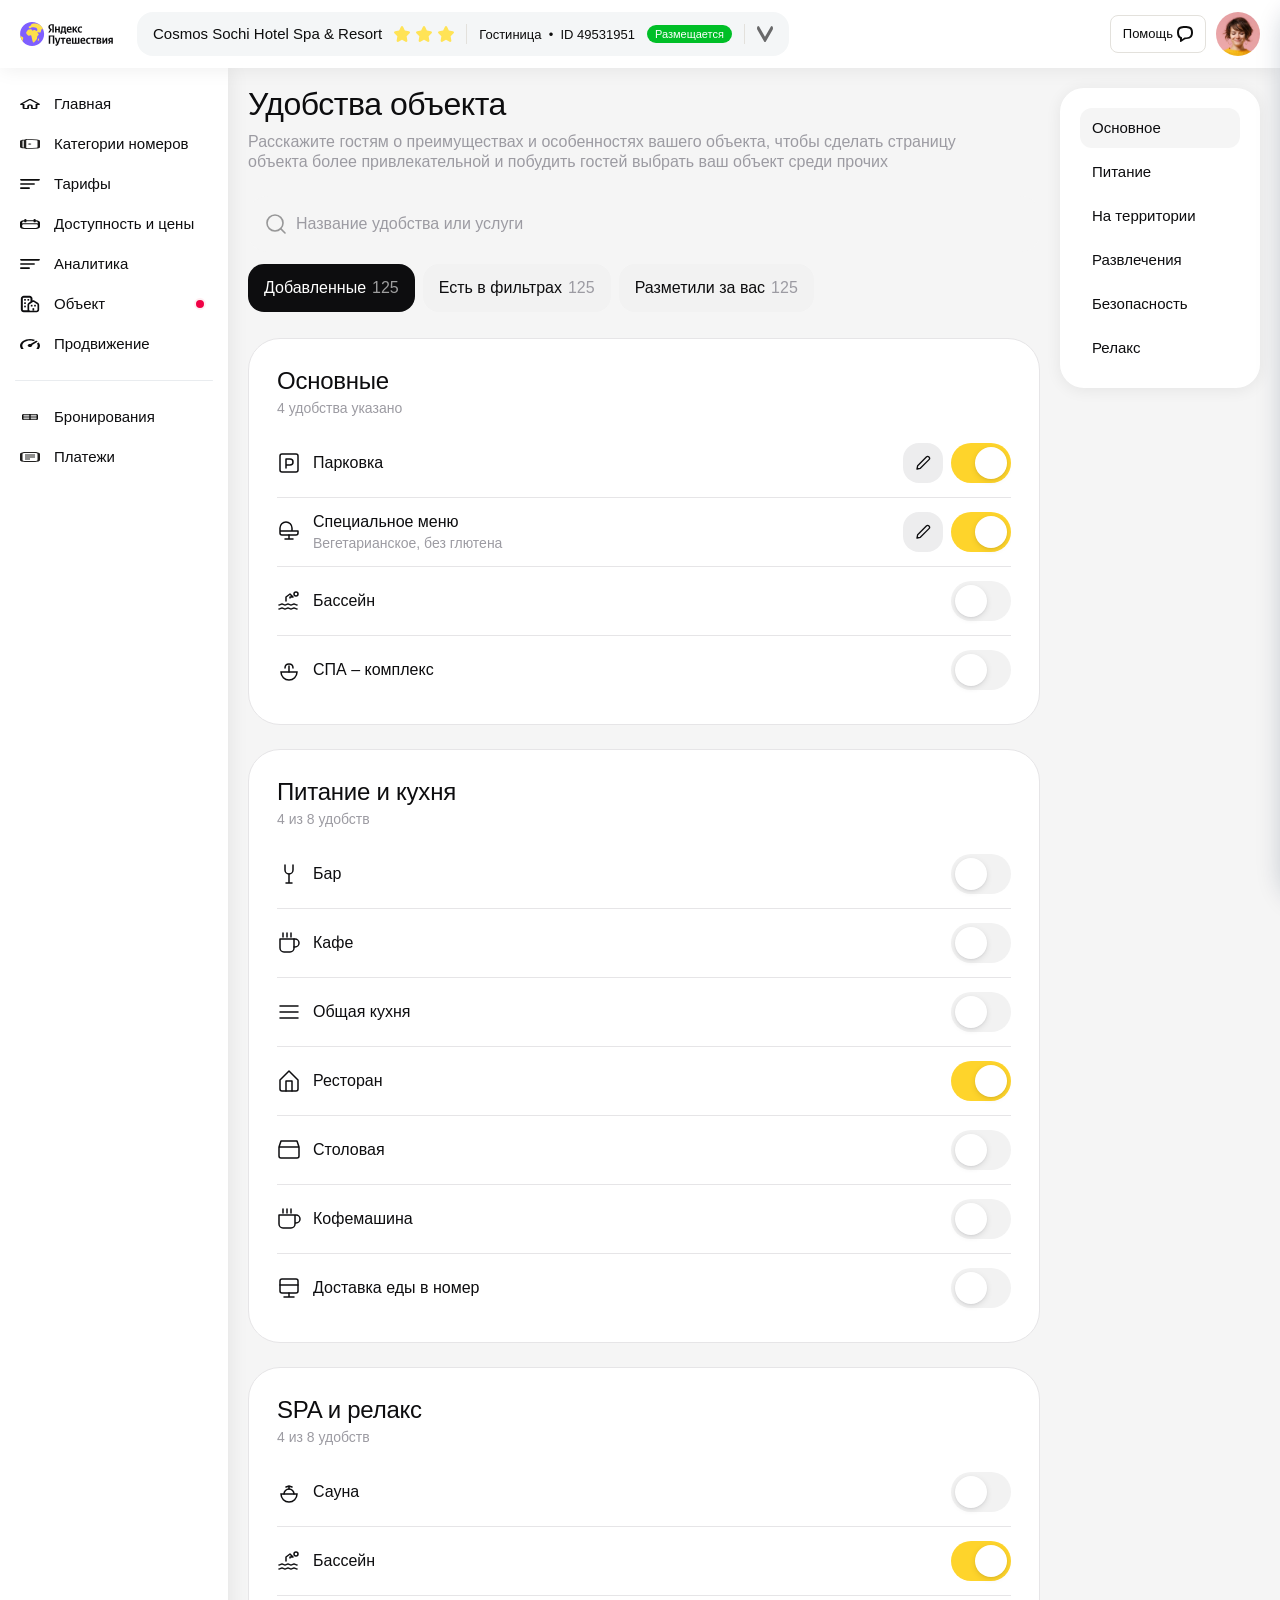
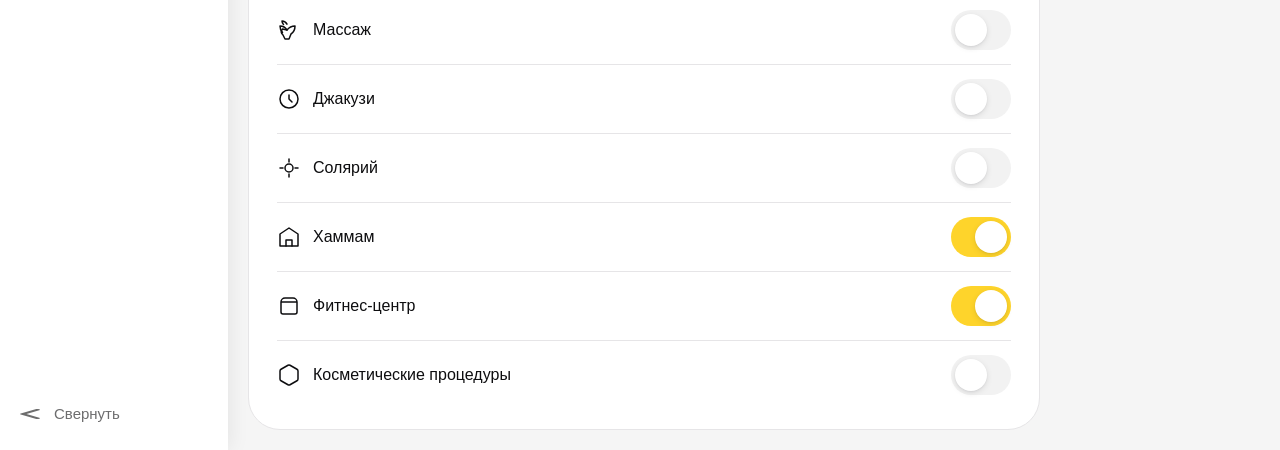
==== commit 9f13ff3d: "fix: move Base2.0 and Fonts inside repo, fix all paths" ====
--- a/amenities.html
+++ b/amenities.html
@@ -4,8 +4,8 @@
   <meta charset="UTF-8">
   <meta name="viewport" content="width=device-width, initial-scale=1.0">
   <title>Extranet — Удобства объекта</title>
-  <link rel="stylesheet" href="../Base2.0/tokens/tokens.css">
-  <link rel="stylesheet" href="../Base2.0/styles/fonts.css">
+  <link rel="stylesheet" href="./Base2.0/tokens/tokens.css">
+  <link rel="stylesheet" href="./Base2.0/styles/fonts.css">
   <link rel="stylesheet" href="./styles.css">
   <style>
     /* ═══════════════════════════════════════════════════════════
@@ -718,7 +718,7 @@
     <header class="ex-header">
       <div class="ex-header__left">
         <a href="./index.html" class="ex-logo">
-          <img src="../Base2.0/assets/LogoWrapper.svg" alt="Яндекс Путешествия">
+          <img src="./Base2.0/assets/LogoWrapper.svg" alt="Яндекс Путешествия">
         </a>
 
         <div class="ex-hotel-selector">
--- a/Base2.0/styles/fonts.css
+++ b/Base2.0/styles/fonts.css
@@ -7,7 +7,7 @@
 /* YS Display */
 @font-face {
   font-family: 'YS Display';
-  src: url('../../Fonts/YS Display/YS Display-Regular.ttf') format('truetype');
+  src: url('../Fonts/YS%20Display/YS%20Display-Regular.ttf') format('truetype');
   font-weight: 400;
   font-style: normal;
   font-display: swap;
@@ -15,7 +15,7 @@
 
 @font-face {
   font-family: 'YS Display';
-  src: url('../../Fonts/YS Display/YS Display-Medium.ttf') format('truetype');
+  src: url('../Fonts/YS%20Display/YS%20Display-Medium.ttf') format('truetype');
   font-weight: 500;
   font-style: normal;
   font-display: swap;
@@ -23,7 +23,7 @@
 
 @font-face {
   font-family: 'YS Display';
-  src: url('../../Fonts/YS Display/YS Display-Bold.ttf') format('truetype');
+  src: url('../Fonts/YS%20Display/YS%20Display-Bold.ttf') format('truetype');
   font-weight: 700;
   font-style: normal;
   font-display: swap;
@@ -31,7 +31,7 @@
 
 @font-face {
   font-family: 'YS Display';
-  src: url('../../Fonts/YS Display/YS Display-Light.ttf') format('truetype');
+  src: url('../Fonts/YS%20Display/YS%20Display-Light.ttf') format('truetype');
   font-weight: 300;
   font-style: normal;
   font-display: swap;
@@ -40,7 +40,7 @@
 /* YS Text */
 @font-face {
   font-family: 'YS Text';
-  src: url('../../Fonts/YS Text/YS Text-Regular.ttf') format('truetype');
+  src: url('../Fonts/YS%20Text/YS%20Text-Regular.ttf') format('truetype');
   font-weight: 400;
   font-style: normal;
   font-display: swap;
@@ -48,7 +48,7 @@
 
 @font-face {
   font-family: 'YS Text';
-  src: url('../../Fonts/YS Text/YS Text-Medium.ttf') format('truetype');
+  src: url('../Fonts/YS%20Text/YS%20Text-Medium.ttf') format('truetype');
   font-weight: 500;
   font-style: normal;
   font-display: swap;
@@ -56,7 +56,7 @@
 
 @font-face {
   font-family: 'YS Text';
-  src: url('../../Fonts/YS Text/YS Text-Bold.ttf') format('truetype');
+  src: url('../Fonts/YS%20Text/YS%20Text-Bold.ttf') format('truetype');
   font-weight: 700;
   font-style: normal;
   font-display: swap;
@@ -64,7 +64,7 @@
 
 @font-face {
   font-family: 'YS Text';
-  src: url('../../Fonts/YS Text/YS Text-Light.ttf') format('truetype');
+  src: url('../Fonts/YS%20Text/YS%20Text-Light.ttf') format('truetype');
   font-weight: 300;
   font-style: normal;
   font-display: swap;
@@ -72,7 +72,7 @@
 
 @font-face {
   font-family: 'YS Text';
-  src: url('../../Fonts/YS Text/YS Text-Regular Italic.ttf') format('truetype');
+  src: url('../Fonts/YS%20Text/YS%20Text-Regular%20Italic.ttf') format('truetype');
   font-weight: 400;
   font-style: italic;
   font-display: swap;
@@ -80,7 +80,7 @@
 
 @font-face {
   font-family: 'YS Text';
-  src: url('../../Fonts/YS Text/YS Text-Medium Italic.ttf') format('truetype');
+  src: url('../Fonts/YS%20Text/YS%20Text-Medium%20Italic.ttf') format('truetype');
   font-weight: 500;
   font-style: italic;
   font-display: swap;
@@ -89,7 +89,7 @@
 /* YS Text Cond */
 @font-face {
   font-family: 'YS Text Cond';
-  src: url('../../Fonts/YS Text Cond/YS Text Cond-Regular.ttf') format('truetype');
+  src: url('../Fonts/YS%20Text%20Cond/YS%20Text%20Cond-Regular.ttf') format('truetype');
   font-weight: 400;
   font-style: normal;
   font-display: swap;
@@ -97,7 +97,7 @@
 
 @font-face {
   font-family: 'YS Text Cond';
-  src: url('../../Fonts/YS Text Cond/YS Text Cond-Medium.ttf') format('truetype');
+  src: url('../Fonts/YS%20Text%20Cond/YS%20Text%20Cond-Medium.ttf') format('truetype');
   font-weight: 500;
   font-style: normal;
   font-display: swap;
@@ -105,7 +105,7 @@
 
 @font-face {
   font-family: 'YS Text Cond';
-  src: url('../../Fonts/YS Text Cond/YS Text Cond-Bold.ttf') format('truetype');
+  src: url('../Fonts/YS%20Text%20Cond/YS%20Text%20Cond-Bold.ttf') format('truetype');
   font-weight: 700;
   font-style: normal;
   font-display: swap;
@@ -113,7 +113,7 @@
 
 @font-face {
   font-family: 'YS Text Cond';
-  src: url('../../Fonts/YS Text Cond/YS Text Cond-Heavy.ttf') format('truetype');
+  src: url('../Fonts/YS%20Text%20Cond/YS%20Text%20Cond-Heavy.ttf') format('truetype');
   font-weight: 800;
   font-style: normal;
   font-display: swap;
